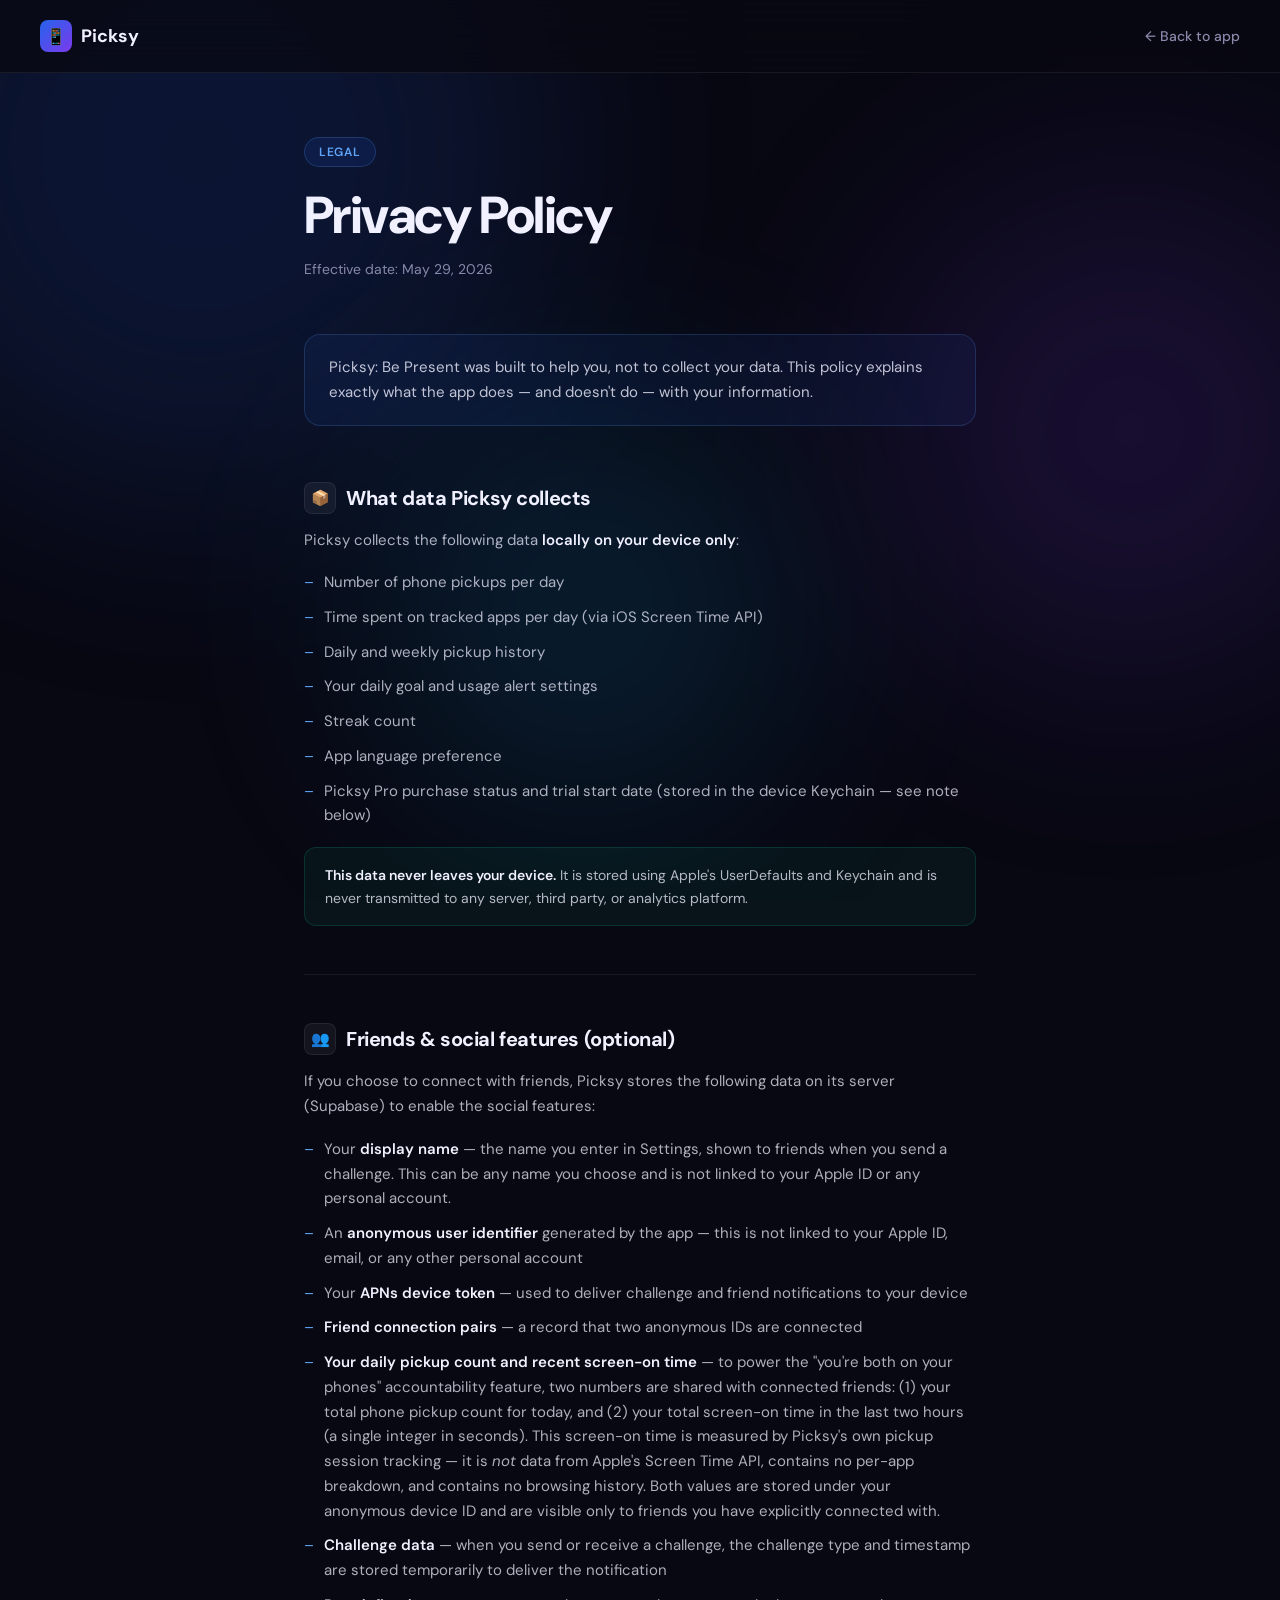
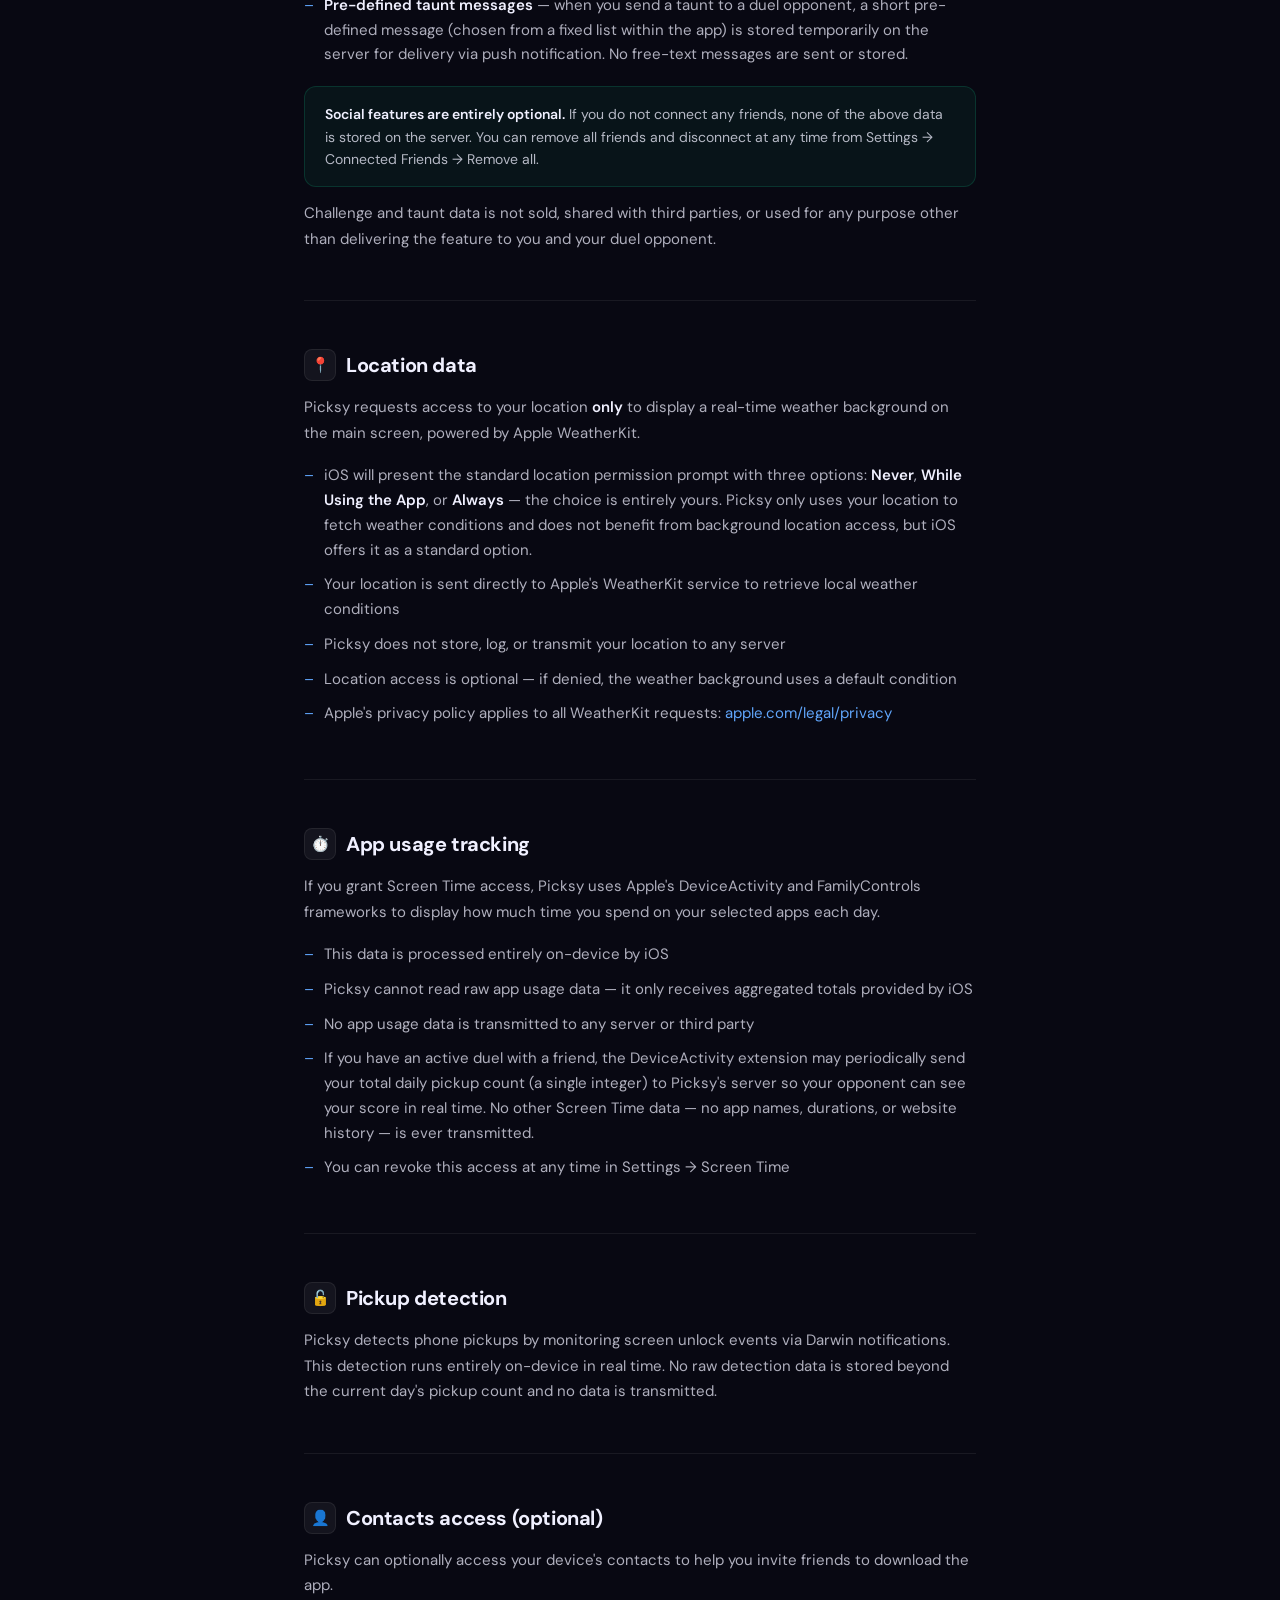
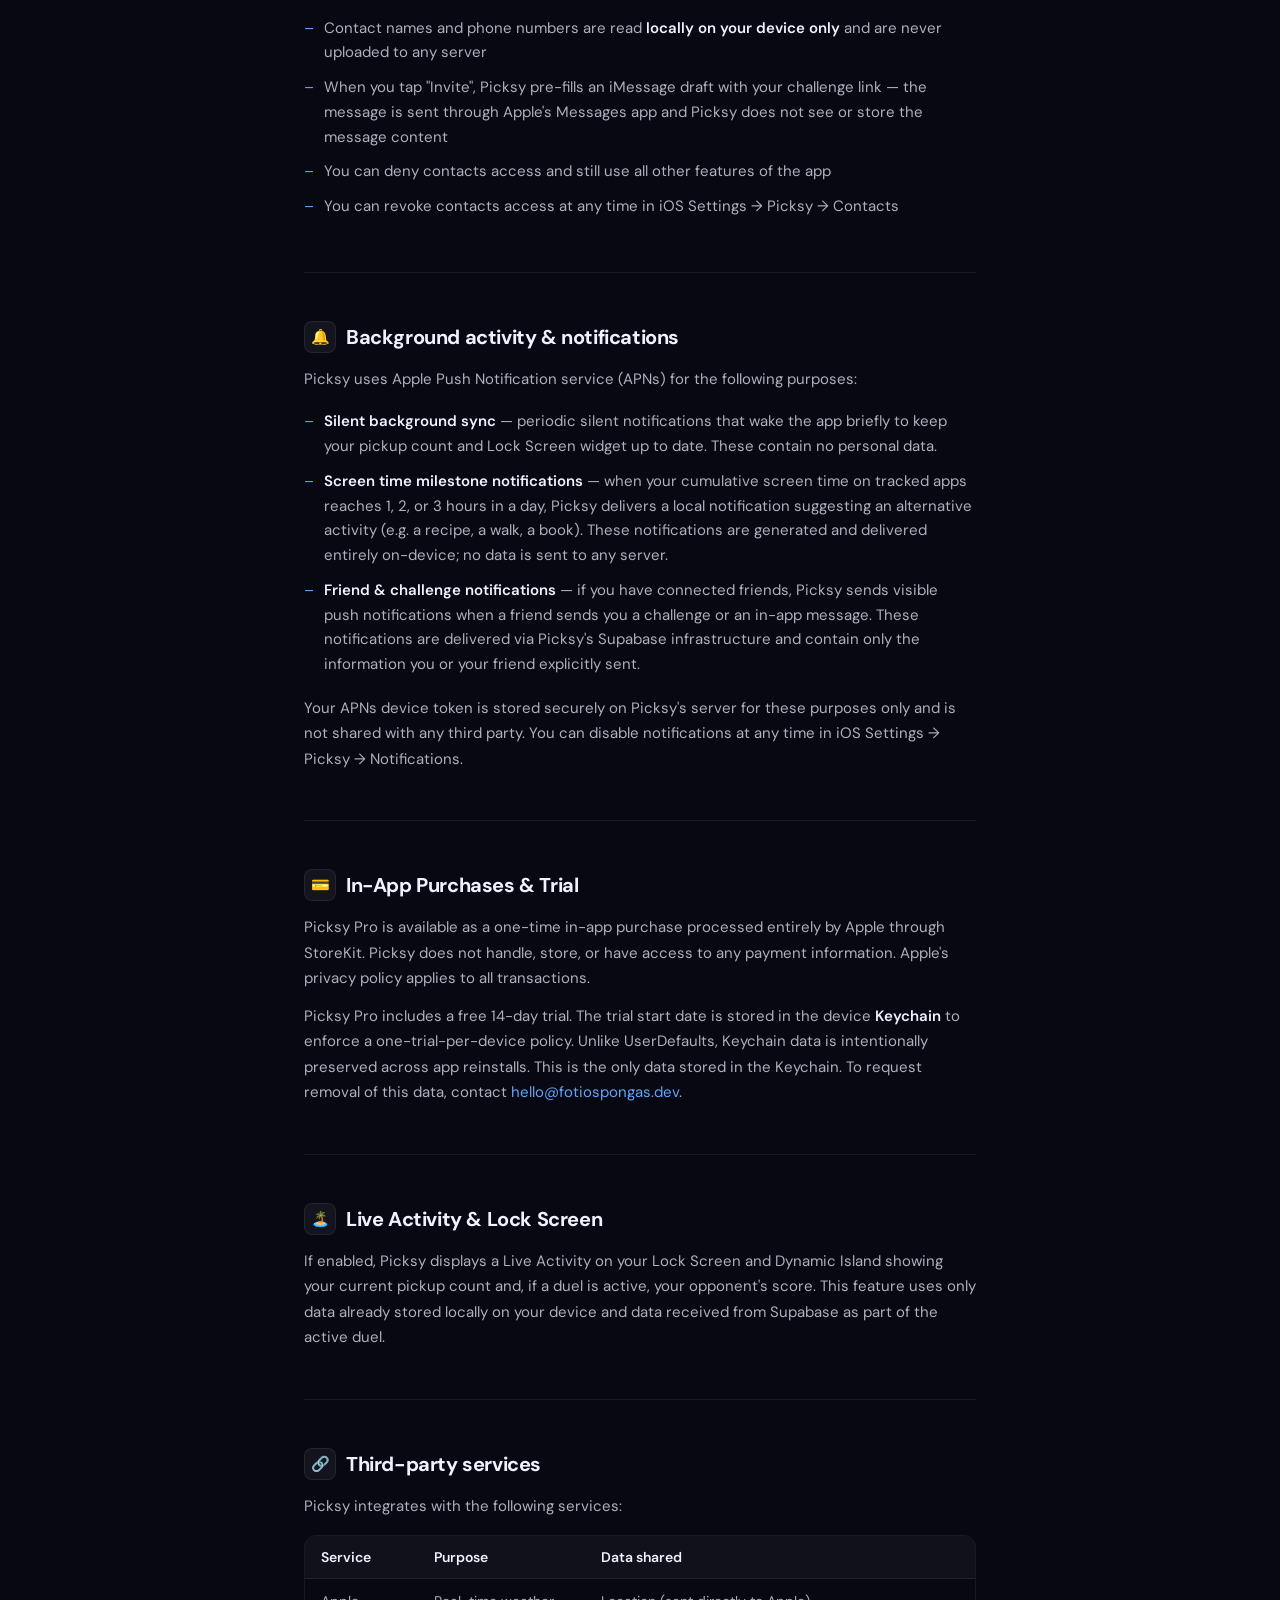
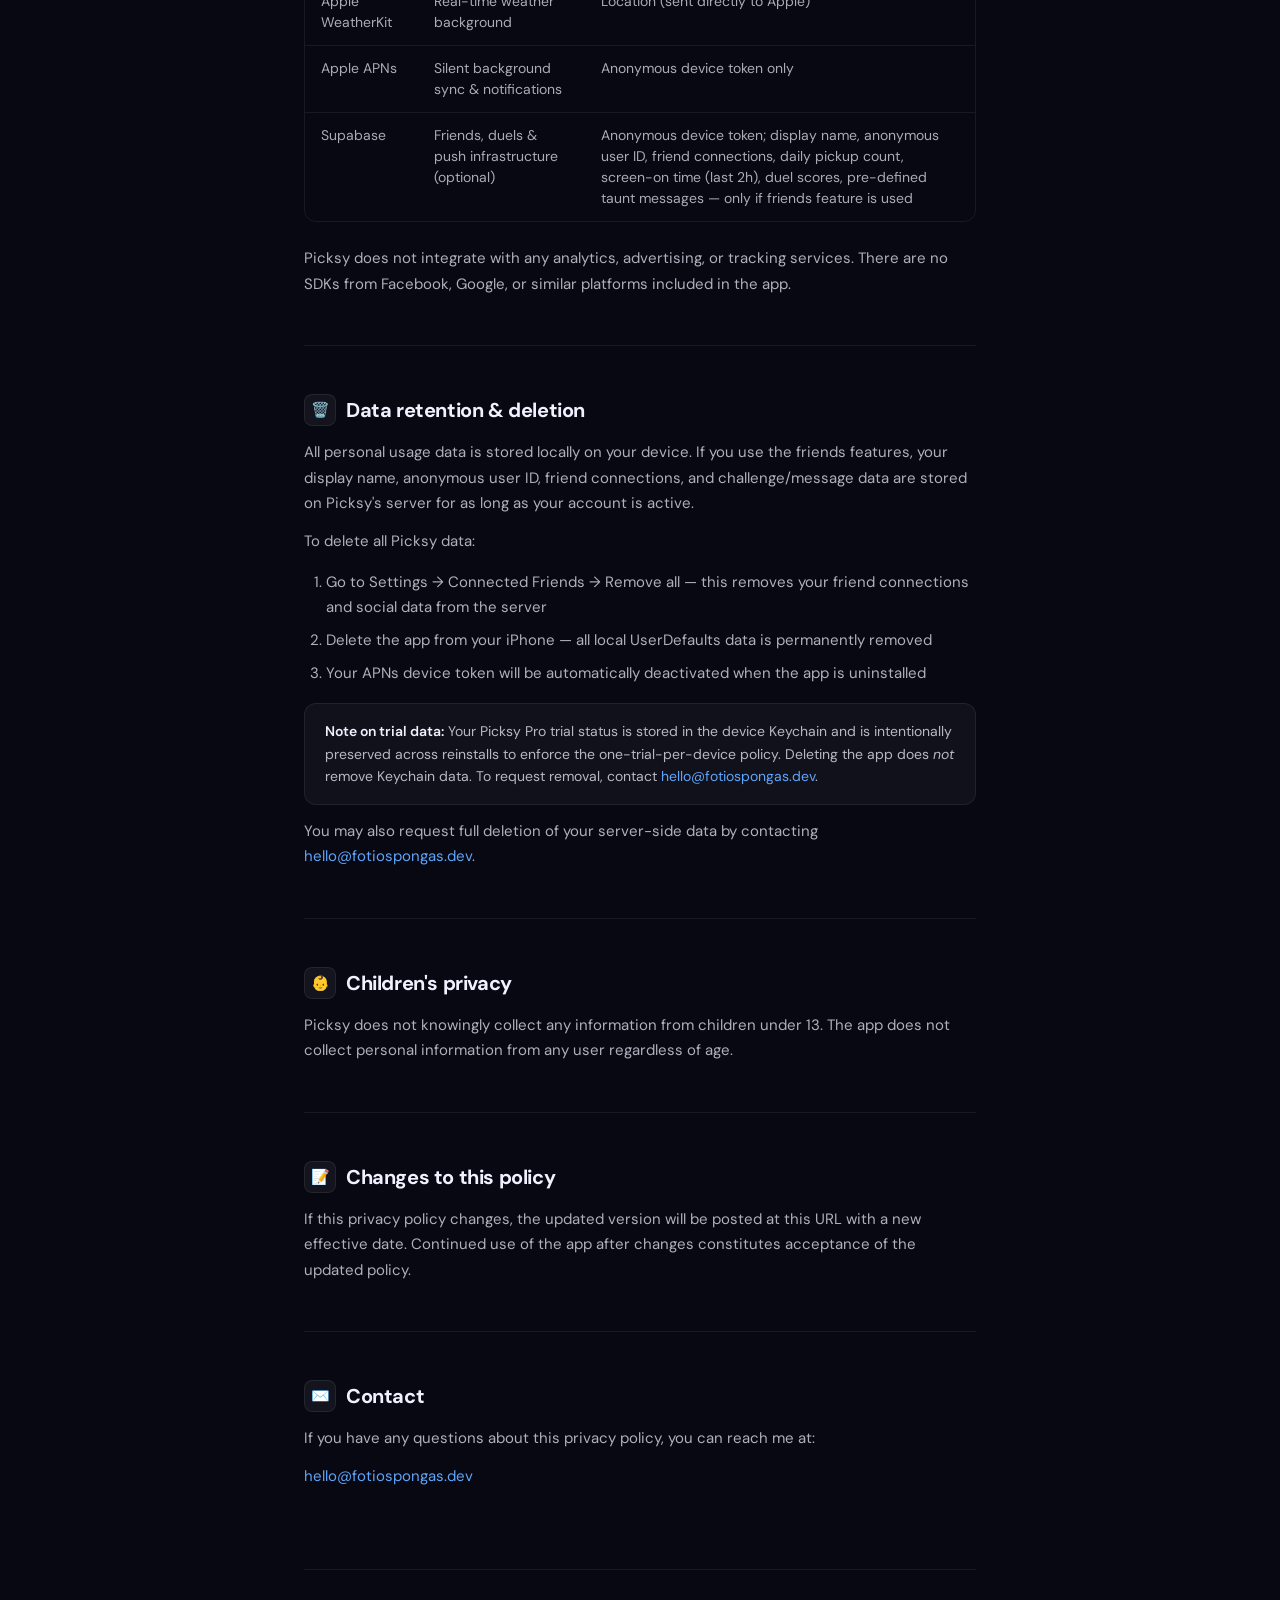
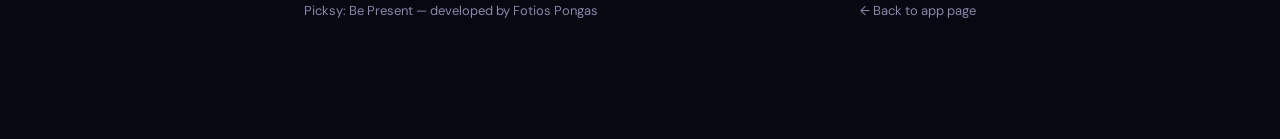
==== privacy-policy/index.html @ cbc207e0 "feat: Picksy landing page and privacy policy for getpicksy.app" ====
<!DOCTYPE html>
<html lang="en">
<head>
  <meta charset="UTF-8">
  <meta name="viewport" content="width=device-width, initial-scale=1.0">
  <title>Privacy Policy — Picksy: Be Present</title>
  <meta name="description" content="Picksy privacy policy — what data the app collects and how it's used.">
  <link rel="preconnect" href="https://fonts.googleapis.com">
  <link href="https://fonts.googleapis.com/css2?family=DM+Sans:ital,opsz,wght@0,9..40,300;0,9..40,400;0,9..40,500;0,9..40,600;0,9..40,700;0,9..40,800&display=swap" rel="stylesheet">

  <style>
    *, *::before, *::after { margin: 0; padding: 0; box-sizing: border-box; }

    :root {
      --blue:       #2563eb;
      --blue-light: #60a5fa;
      --violet:     #7c3aed;
      --dark:       #080812;
      --dark2:      #111122;
      --dark3:      #181830;
      --text:       #f0f0ff;
      --muted:      #8888aa;
      --border:     rgba(255,255,255,0.07);
    }

    html { scroll-behavior: smooth; }

    body {
      font-family: 'DM Sans', -apple-system, sans-serif;
      background: var(--dark);
      color: var(--text);
      overflow-x: hidden;
    }

    /* ── AURORA ─────────────────────────────────────────────── */
    .aurora {
      position: fixed;
      inset: 0;
      pointer-events: none;
      z-index: 0;
      overflow: hidden;
    }

    .aurora-blob {
      position: absolute;
      border-radius: 50%;
      filter: blur(120px);
      opacity: 0.15;
      animation: drift linear infinite;
    }

    .aurora-blob:nth-child(1) {
      width: 700px; height: 700px;
      background: var(--blue);
      top: -200px; left: -150px;
      animation-duration: 28s;
    }

    .aurora-blob:nth-child(2) {
      width: 500px; height: 500px;
      background: var(--violet);
      top: 20%; right: -100px;
      animation-duration: 22s;
      animation-delay: -8s;
    }

    .aurora-blob:nth-child(3) {
      width: 400px; height: 400px;
      background: #0ea5e9;
      bottom: 10%; left: 30%;
      animation-duration: 35s;
      animation-delay: -15s;
    }

    @keyframes drift {
      0%   { transform: translate(0, 0) scale(1); }
      33%  { transform: translate(40px, -30px) scale(1.05); }
      66%  { transform: translate(-20px, 50px) scale(0.95); }
      100% { transform: translate(0, 0) scale(1); }
    }

    /* ── NAV ─────────────────────────────────────────────────── */
    nav {
      display: flex;
      align-items: center;
      justify-content: space-between;
      padding: 20px 40px;
      border-bottom: 1px solid var(--border);
      position: sticky;
      top: 0;
      background: rgba(8,8,18,0.75);
      backdrop-filter: blur(20px);
      -webkit-backdrop-filter: blur(20px);
      z-index: 100;
    }

    .nav-logo {
      font-size: 18px;
      font-weight: 700;
      color: var(--text);
      text-decoration: none;
      display: flex;
      align-items: center;
      gap: 9px;
    }

    .nav-logo-icon {
      width: 32px; height: 32px;
      background: linear-gradient(135deg, var(--blue), var(--violet));
      border-radius: 8px;
      display: flex;
      align-items: center;
      justify-content: center;
      font-size: 16px;
    }

    .nav-back {
      color: var(--muted);
      text-decoration: none;
      font-size: 14px;
      font-weight: 500;
      display: flex;
      align-items: center;
      gap: 6px;
      transition: color 0.2s;
    }

    .nav-back:hover { color: var(--text); }

    /* ── PAGE ────────────────────────────────────────────────── */
    .page {
      position: relative;
      z-index: 1;
      max-width: 720px;
      margin: 0 auto;
      padding: 64px 24px 120px;
    }

    /* ── HEADER ─────────────────────────────────────────────── */
    .doc-header {
      margin-bottom: 56px;
    }

    .doc-badge {
      display: inline-flex;
      align-items: center;
      gap: 8px;
      padding: 6px 14px;
      background: rgba(37,99,235,0.12);
      border: 1px solid rgba(96,165,250,0.2);
      border-radius: 100px;
      font-size: 12px;
      font-weight: 600;
      color: var(--blue-light);
      letter-spacing: 0.06em;
      text-transform: uppercase;
      margin-bottom: 20px;
    }

    .doc-title {
      font-size: clamp(36px, 6vw, 52px);
      font-weight: 800;
      letter-spacing: -0.03em;
      line-height: 1.1;
      margin-bottom: 16px;
    }

    .doc-date {
      font-size: 14px;
      color: var(--muted);
    }

    /* ── INTRO CALLOUT ──────────────────────────────────────── */
    .intro-callout {
      background: rgba(37,99,235,0.08);
      border: 1px solid rgba(96,165,250,0.18);
      border-radius: 16px;
      padding: 20px 24px;
      margin-bottom: 56px;
      font-size: 15px;
      color: rgba(240,240,255,0.8);
      line-height: 1.65;
    }

    /* ── SECTIONS ───────────────────────────────────────────── */
    .section {
      margin-bottom: 48px;
    }

    h2 {
      font-size: 20px;
      font-weight: 700;
      color: var(--text);
      letter-spacing: -0.02em;
      margin-bottom: 14px;
      display: flex;
      align-items: center;
      gap: 10px;
    }

    h2 .icon {
      width: 32px; height: 32px;
      background: rgba(255,255,255,0.05);
      border: 1px solid var(--border);
      border-radius: 8px;
      display: flex;
      align-items: center;
      justify-content: center;
      font-size: 15px;
      flex-shrink: 0;
    }

    p {
      font-size: 15px;
      color: rgba(240,240,255,0.72);
      line-height: 1.7;
      margin-bottom: 12px;
    }

    ul {
      list-style: none;
      margin: 10px 0 14px;
    }

    ul li {
      font-size: 15px;
      color: rgba(240,240,255,0.72);
      line-height: 1.65;
      padding: 5px 0 5px 20px;
      position: relative;
    }

    ul li::before {
      content: "–";
      position: absolute;
      left: 0;
      color: var(--blue-light);
    }

    ol {
      margin: 10px 0 14px;
      padding-left: 22px;
    }

    ol li {
      font-size: 15px;
      color: rgba(240,240,255,0.72);
      line-height: 1.65;
      padding: 4px 0;
    }

    strong {
      color: var(--text);
      font-weight: 600;
    }

    a {
      color: var(--blue-light);
      text-decoration: none;
    }

    a:hover { text-decoration: underline; }

    /* ── HIGHLIGHT BOX ──────────────────────────────────────── */
    .highlight {
      background: rgba(255,255,255,0.04);
      border: 1px solid var(--border);
      border-radius: 12px;
      padding: 16px 20px;
      margin: 14px 0;
      font-size: 14px;
      color: rgba(240,240,255,0.75);
      line-height: 1.6;
    }

    .highlight.green {
      background: rgba(16,185,129,0.07);
      border-color: rgba(16,185,129,0.2);
    }

    /* ── DIVIDER ────────────────────────────────────────────── */
    .divider {
      border: none;
      border-top: 1px solid var(--border);
      margin: 48px 0;
    }

    /* ── TABLE ──────────────────────────────────────────────── */
    .table-wrap {
      overflow-x: auto;
      margin: 16px 0 24px;
      border-radius: 12px;
      border: 1px solid var(--border);
    }

    table {
      width: 100%;
      border-collapse: collapse;
      font-size: 14px;
    }

    th {
      text-align: left;
      padding: 12px 16px;
      background: rgba(255,255,255,0.04);
      color: var(--text);
      font-weight: 600;
      border-bottom: 1px solid var(--border);
    }

    td {
      padding: 12px 16px;
      color: rgba(240,240,255,0.7);
      border-bottom: 1px solid var(--border);
      vertical-align: top;
      line-height: 1.5;
    }

    tr:last-child td { border-bottom: none; }

    /* ── FOOTER ─────────────────────────────────────────────── */
    footer {
      margin-top: 80px;
      padding-top: 32px;
      border-top: 1px solid var(--border);
      font-size: 13px;
      color: var(--muted);
      display: flex;
      align-items: center;
      justify-content: space-between;
      flex-wrap: wrap;
      gap: 12px;
    }

    footer a { color: var(--muted); }
    footer a:hover { color: var(--text); text-decoration: none; }
  </style>
</head>
<body>

  <!-- Aurora background -->
  <div class="aurora">
    <div class="aurora-blob"></div>
    <div class="aurora-blob"></div>
    <div class="aurora-blob"></div>
  </div>

  <!-- Nav -->
  <nav>
    <a href="/" class="nav-logo">
      <div class="nav-logo-icon">📱</div>
      Picksy
    </a>
    <a href="/" class="nav-back">← Back to app</a>
  </nav>

  <!-- Content -->
  <div class="page">

    <div class="doc-header">
      <div class="doc-badge">Legal</div>
      <h1 class="doc-title">Privacy Policy</h1>
      <div class="doc-date">Effective date: May 29, 2026</div>
    </div>

    <div class="intro-callout">
      Picksy: Be Present was built to help you, not to collect your data. This policy explains exactly what the app does — and doesn't do — with your information.
    </div>

    <!-- What data -->
    <div class="section">
      <h2><span class="icon">📦</span> What data Picksy collects</h2>
      <p>Picksy collects the following data <strong>locally on your device only</strong>:</p>
      <ul>
        <li>Number of phone pickups per day</li>
        <li>Time spent on tracked apps per day (via iOS Screen Time API)</li>
        <li>Daily and weekly pickup history</li>
        <li>Your daily goal and usage alert settings</li>
        <li>Streak count</li>
        <li>App language preference</li>
        <li>Picksy Pro purchase status and trial start date (stored in the device Keychain — see note below)</li>
      </ul>
      <div class="highlight green">
        <strong>This data never leaves your device.</strong> It is stored using Apple's UserDefaults and Keychain and is never transmitted to any server, third party, or analytics platform.
      </div>
    </div>

    <hr class="divider">

    <!-- Friends -->
    <div class="section">
      <h2><span class="icon">👥</span> Friends &amp; social features (optional)</h2>
      <p>If you choose to connect with friends, Picksy stores the following data on its server (Supabase) to enable the social features:</p>
      <ul>
        <li>Your <strong>display name</strong> — the name you enter in Settings, shown to friends when you send a challenge. This can be any name you choose and is not linked to your Apple ID or any personal account.</li>
        <li>An <strong>anonymous user identifier</strong> generated by the app — this is not linked to your Apple ID, email, or any other personal account</li>
        <li>Your <strong>APNs device token</strong> — used to deliver challenge and friend notifications to your device</li>
        <li><strong>Friend connection pairs</strong> — a record that two anonymous IDs are connected</li>
        <li><strong>Your daily pickup count and recent screen-on time</strong> — to power the "you're both on your phones" accountability feature, two numbers are shared with connected friends: (1) your total phone pickup count for today, and (2) your total screen-on time in the last two hours (a single integer in seconds). This screen-on time is measured by Picksy's own pickup session tracking — it is <em>not</em> data from Apple's Screen Time API, contains no per-app breakdown, and contains no browsing history. Both values are stored under your anonymous device ID and are visible only to friends you have explicitly connected with.</li>
        <li><strong>Challenge data</strong> — when you send or receive a challenge, the challenge type and timestamp are stored temporarily to deliver the notification</li>
        <li><strong>Pre-defined taunt messages</strong> — when you send a taunt to a duel opponent, a short pre-defined message (chosen from a fixed list within the app) is stored temporarily on the server for delivery via push notification. No free-text messages are sent or stored.</li>
      </ul>
      <div class="highlight green">
        <strong>Social features are entirely optional.</strong> If you do not connect any friends, none of the above data is stored on the server. You can remove all friends and disconnect at any time from Settings → Connected Friends → Remove all.
      </div>
      <p>Challenge and taunt data is not sold, shared with third parties, or used for any purpose other than delivering the feature to you and your duel opponent.</p>
    </div>

    <hr class="divider">

    <!-- Location -->
    <div class="section">
      <h2><span class="icon">📍</span> Location data</h2>
      <p>Picksy requests access to your location <strong>only</strong> to display a real-time weather background on the main screen, powered by Apple WeatherKit.</p>
      <ul>
        <li>iOS will present the standard location permission prompt with three options: <strong>Never</strong>, <strong>While Using the App</strong>, or <strong>Always</strong> — the choice is entirely yours. Picksy only uses your location to fetch weather conditions and does not benefit from background location access, but iOS offers it as a standard option.</li>
        <li>Your location is sent directly to Apple's WeatherKit service to retrieve local weather conditions</li>
        <li>Picksy does not store, log, or transmit your location to any server</li>
        <li>Location access is optional — if denied, the weather background uses a default condition</li>
        <li>Apple's privacy policy applies to all WeatherKit requests: <a href="https://www.apple.com/legal/privacy/" target="_blank" rel="noopener noreferrer">apple.com/legal/privacy</a></li>
      </ul>
    </div>

    <hr class="divider">

    <!-- Screen Time -->
    <div class="section">
      <h2><span class="icon">⏱️</span> App usage tracking</h2>
      <p>If you grant Screen Time access, Picksy uses Apple's DeviceActivity and FamilyControls frameworks to display how much time you spend on your selected apps each day.</p>
      <ul>
        <li>This data is processed entirely on-device by iOS</li>
        <li>Picksy cannot read raw app usage data — it only receives aggregated totals provided by iOS</li>
        <li>No app usage data is transmitted to any server or third party</li>
        <li>If you have an active duel with a friend, the DeviceActivity extension may periodically send your total daily pickup count (a single integer) to Picksy's server so your opponent can see your score in real time. No other Screen Time data — no app names, durations, or website history — is ever transmitted.</li>
        <li>You can revoke this access at any time in Settings → Screen Time</li>
      </ul>
    </div>

    <hr class="divider">

    <!-- Pickup detection -->
    <div class="section">
      <h2><span class="icon">🔓</span> Pickup detection</h2>
      <p>Picksy detects phone pickups by monitoring screen unlock events via Darwin notifications. This detection runs entirely on-device in real time. No raw detection data is stored beyond the current day's pickup count and no data is transmitted.</p>
    </div>

    <hr class="divider">

    <!-- Contacts -->
    <div class="section">
      <h2><span class="icon">👤</span> Contacts access (optional)</h2>
      <p>Picksy can optionally access your device's contacts to help you invite friends to download the app.</p>
      <ul>
        <li>Contact names and phone numbers are read <strong>locally on your device only</strong> and are never uploaded to any server</li>
        <li>When you tap "Invite", Picksy pre-fills an iMessage draft with your challenge link — the message is sent through Apple's Messages app and Picksy does not see or store the message content</li>
        <li>You can deny contacts access and still use all other features of the app</li>
        <li>You can revoke contacts access at any time in iOS Settings → Picksy → Contacts</li>
      </ul>
    </div>

    <hr class="divider">

    <!-- Background -->
    <div class="section">
      <h2><span class="icon">🔔</span> Background activity &amp; notifications</h2>
      <p>Picksy uses Apple Push Notification service (APNs) for the following purposes:</p>
      <ul>
        <li><strong>Silent background sync</strong> — periodic silent notifications that wake the app briefly to keep your pickup count and Lock Screen widget up to date. These contain no personal data.</li>
        <li><strong>Screen time milestone notifications</strong> — when your cumulative screen time on tracked apps reaches 1, 2, or 3 hours in a day, Picksy delivers a local notification suggesting an alternative activity (e.g. a recipe, a walk, a book). These notifications are generated and delivered entirely on-device; no data is sent to any server.</li>
        <li><strong>Friend &amp; challenge notifications</strong> — if you have connected friends, Picksy sends visible push notifications when a friend sends you a challenge or an in-app message. These notifications are delivered via Picksy's Supabase infrastructure and contain only the information you or your friend explicitly sent.</li>
      </ul>
      <p>Your APNs device token is stored securely on Picksy's server for these purposes only and is not shared with any third party. You can disable notifications at any time in iOS Settings → Picksy → Notifications.</p>
    </div>

    <hr class="divider">

    <!-- IAP -->
    <div class="section">
      <h2><span class="icon">💳</span> In-App Purchases &amp; Trial</h2>
      <p>Picksy Pro is available as a one-time in-app purchase processed entirely by Apple through StoreKit. Picksy does not handle, store, or have access to any payment information. Apple's privacy policy applies to all transactions.</p>
      <p>Picksy Pro includes a free 14-day trial. The trial start date is stored in the device <strong>Keychain</strong> to enforce a one-trial-per-device policy. Unlike UserDefaults, Keychain data is intentionally preserved across app reinstalls. This is the only data stored in the Keychain. To request removal of this data, contact <a href="mailto:hello@fotiospongas.dev">hello@fotiospongas.dev</a>.</p>
    </div>

    <hr class="divider">

    <!-- Live Activity -->
    <div class="section">
      <h2><span class="icon">🏝️</span> Live Activity &amp; Lock Screen</h2>
      <p>If enabled, Picksy displays a Live Activity on your Lock Screen and Dynamic Island showing your current pickup count and, if a duel is active, your opponent's score. This feature uses only data already stored locally on your device and data received from Supabase as part of the active duel.</p>
    </div>

    <hr class="divider">

    <!-- Third-party -->
    <div class="section">
      <h2><span class="icon">🔗</span> Third-party services</h2>
      <p>Picksy integrates with the following services:</p>
      <div class="table-wrap">
        <table>
          <thead>
            <tr>
              <th>Service</th>
              <th>Purpose</th>
              <th>Data shared</th>
            </tr>
          </thead>
          <tbody>
            <tr>
              <td>Apple WeatherKit</td>
              <td>Real-time weather background</td>
              <td>Location (sent directly to Apple)</td>
            </tr>
            <tr>
              <td>Apple APNs</td>
              <td>Silent background sync &amp; notifications</td>
              <td>Anonymous device token only</td>
            </tr>
            <tr>
              <td>Supabase</td>
              <td>Friends, duels &amp; push infrastructure (optional)</td>
              <td>Anonymous device token; display name, anonymous user ID, friend connections, daily pickup count, screen-on time (last 2h), duel scores, pre-defined taunt messages — only if friends feature is used</td>
            </tr>
          </tbody>
        </table>
      </div>
      <p>Picksy does not integrate with any analytics, advertising, or tracking services. There are no SDKs from Facebook, Google, or similar platforms included in the app.</p>
    </div>

    <hr class="divider">

    <!-- Data retention -->
    <div class="section">
      <h2><span class="icon">🗑️</span> Data retention &amp; deletion</h2>
      <p>All personal usage data is stored locally on your device. If you use the friends features, your display name, anonymous user ID, friend connections, and challenge/message data are stored on Picksy's server for as long as your account is active.</p>
      <p>To delete all Picksy data:</p>
      <ol>
        <li>Go to Settings → Connected Friends → Remove all — this removes your friend connections and social data from the server</li>
        <li>Delete the app from your iPhone — all local UserDefaults data is permanently removed</li>
        <li>Your APNs device token will be automatically deactivated when the app is uninstalled</li>
      </ol>
      <div class="highlight">
        <strong>Note on trial data:</strong> Your Picksy Pro trial status is stored in the device Keychain and is intentionally preserved across reinstalls to enforce the one-trial-per-device policy. Deleting the app does <em>not</em> remove Keychain data. To request removal, contact <a href="mailto:hello@fotiospongas.dev">hello@fotiospongas.dev</a>.
      </div>
      <p>You may also request full deletion of your server-side data by contacting <a href="mailto:hello@fotiospongas.dev">hello@fotiospongas.dev</a>.</p>
    </div>

    <hr class="divider">

    <!-- Children -->
    <div class="section">
      <h2><span class="icon">👶</span> Children's privacy</h2>
      <p>Picksy does not knowingly collect any information from children under 13. The app does not collect personal information from any user regardless of age.</p>
    </div>

    <hr class="divider">

    <!-- Changes -->
    <div class="section">
      <h2><span class="icon">📝</span> Changes to this policy</h2>
      <p>If this privacy policy changes, the updated version will be posted at this URL with a new effective date. Continued use of the app after changes constitutes acceptance of the updated policy.</p>
    </div>

    <hr class="divider">

    <!-- Contact -->
    <div class="section">
      <h2><span class="icon">✉️</span> Contact</h2>
      <p>If you have any questions about this privacy policy, you can reach me at:</p>
      <p><a href="mailto:hello@fotiospongas.dev">hello@fotiospongas.dev</a></p>
    </div>

    <footer>
      <span>Picksy: Be Present — developed by <a href="https://fotiospongas.dev">Fotios Pongas</a></span>
      <a href="/">← Back to app page</a>
    </footer>

  </div>

</body>
</html>
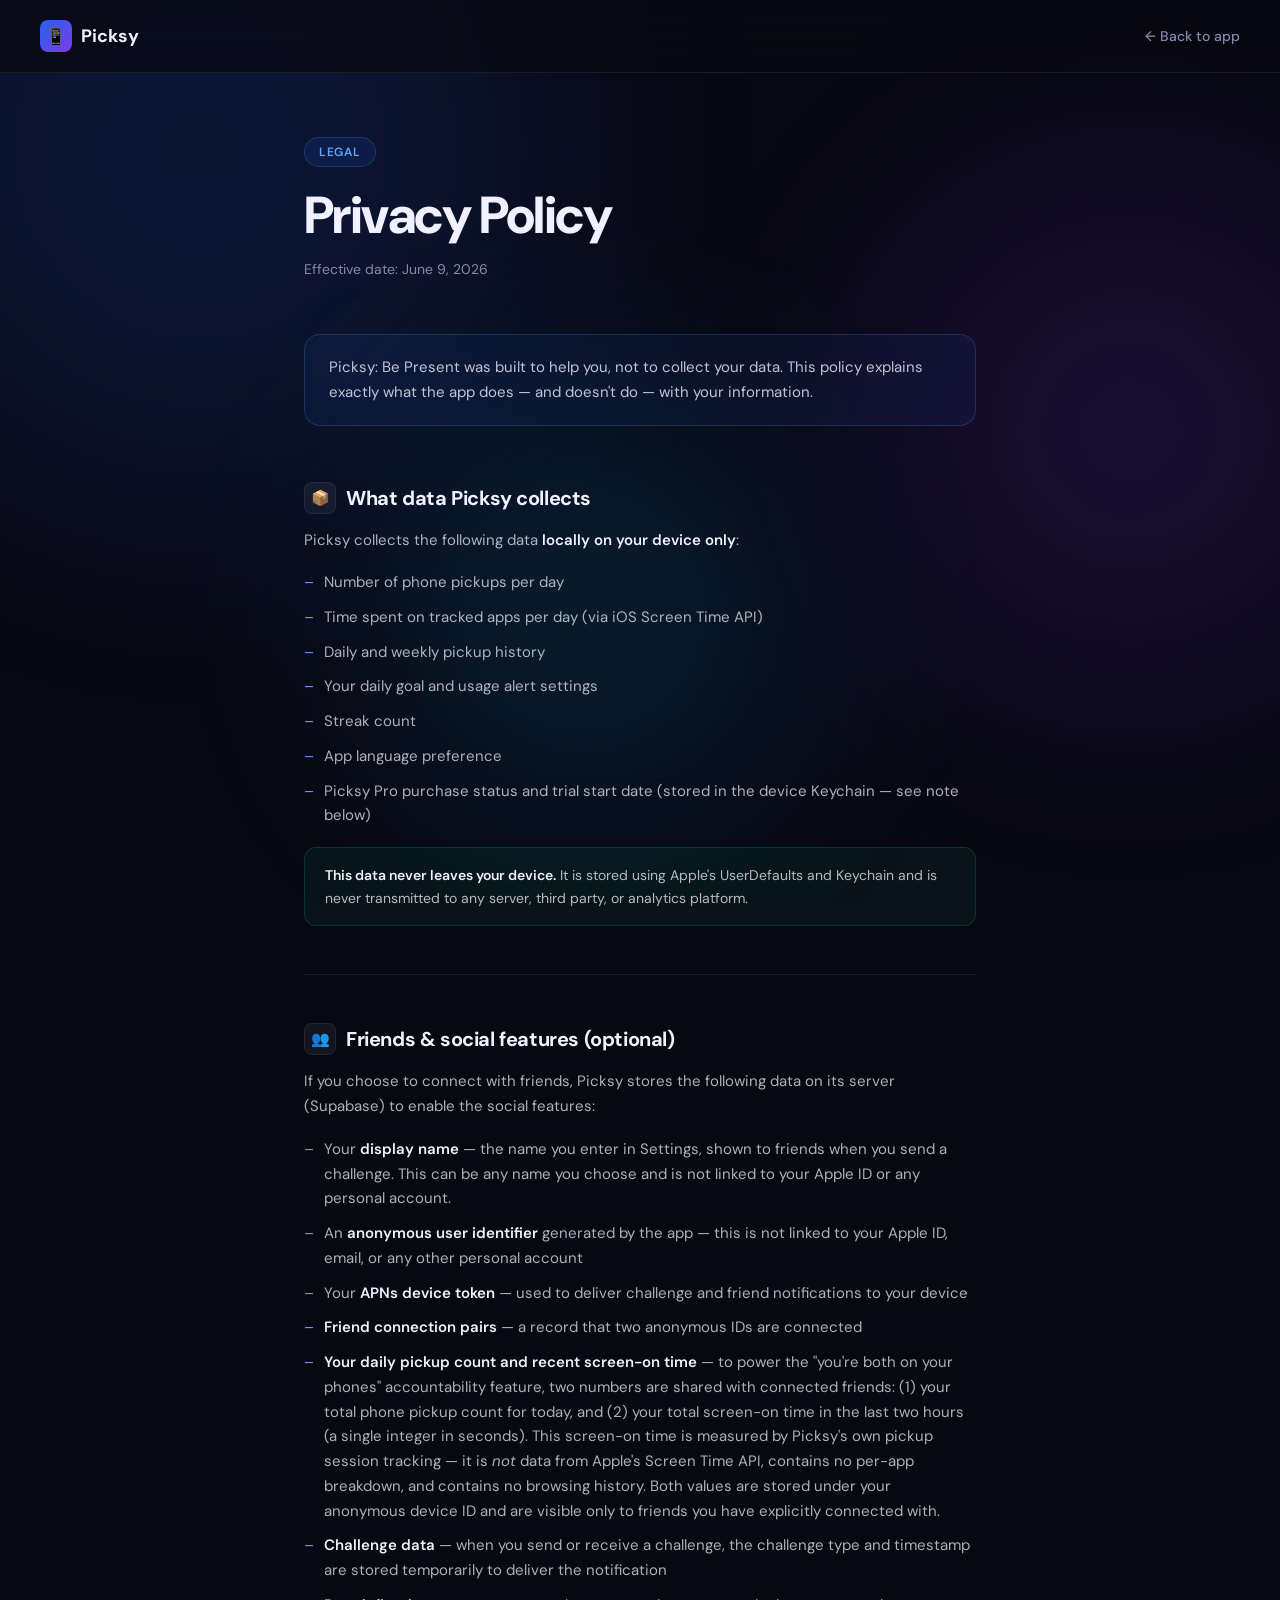
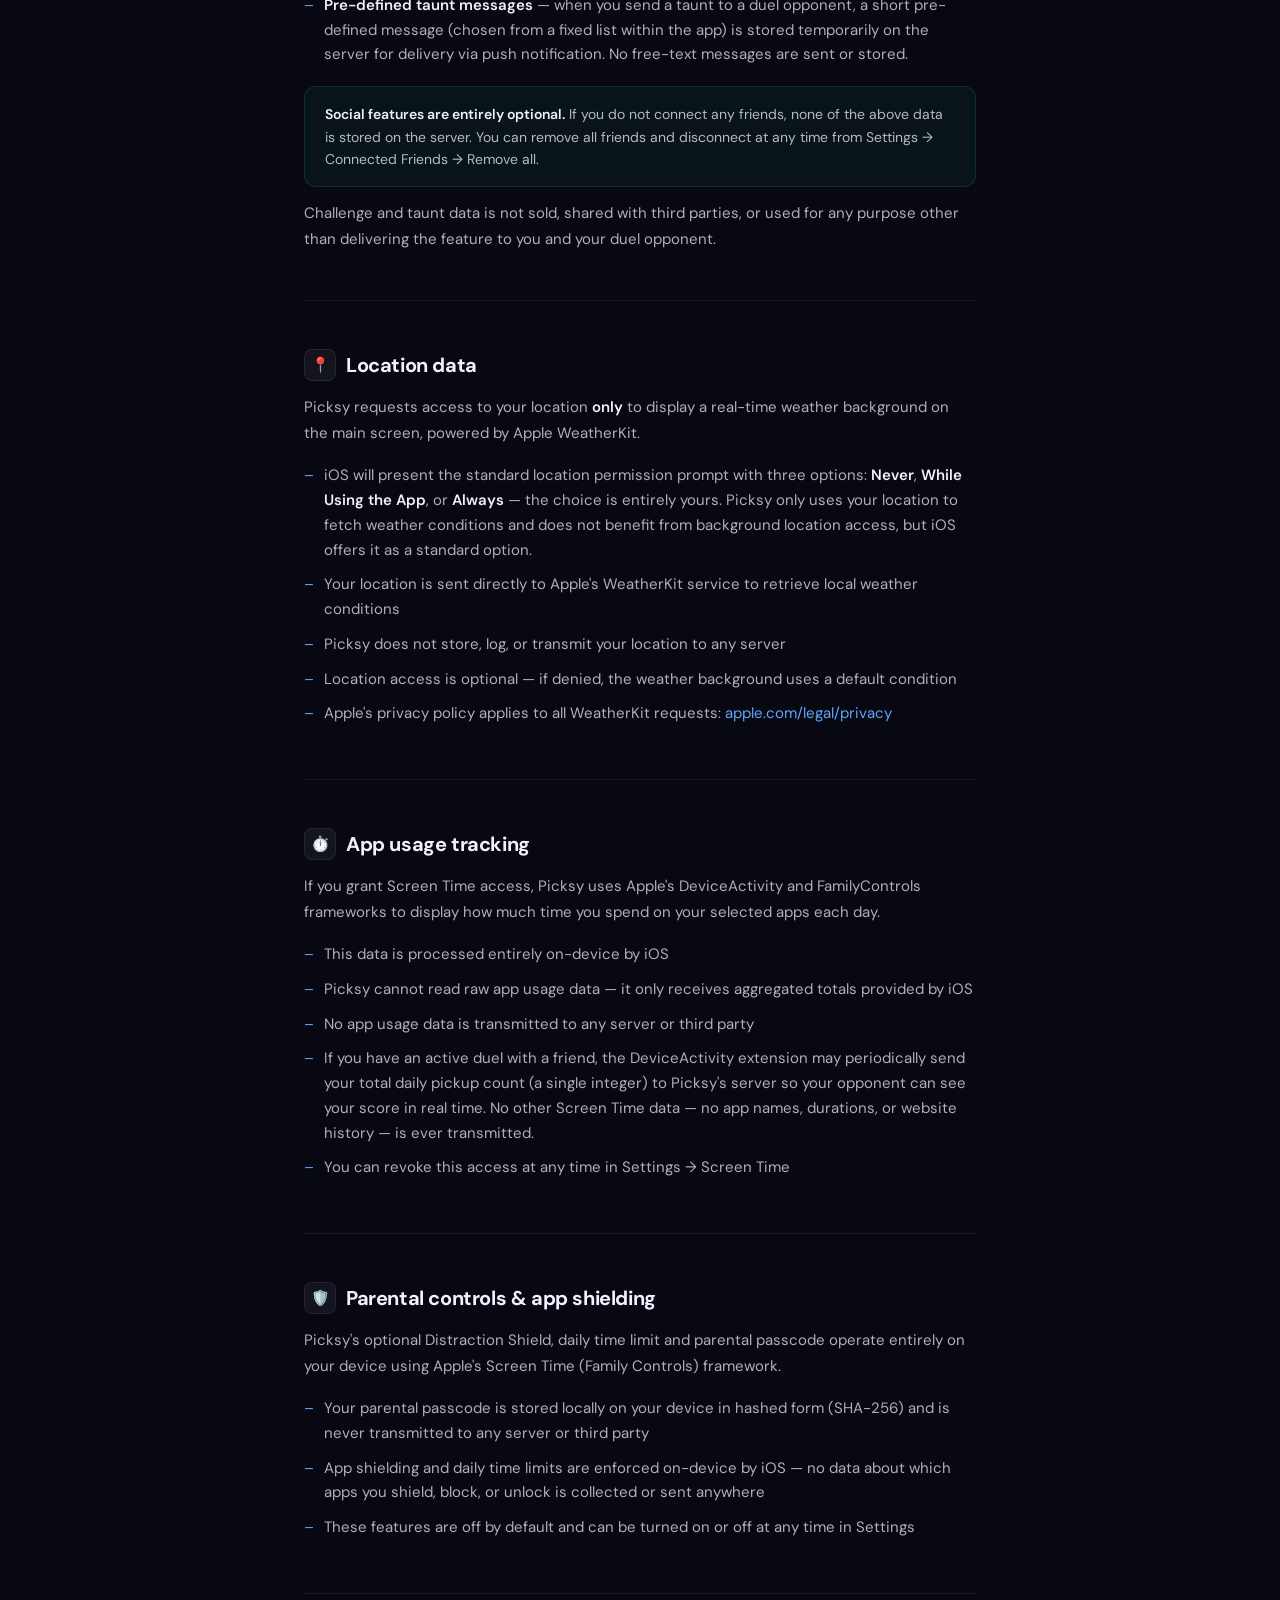
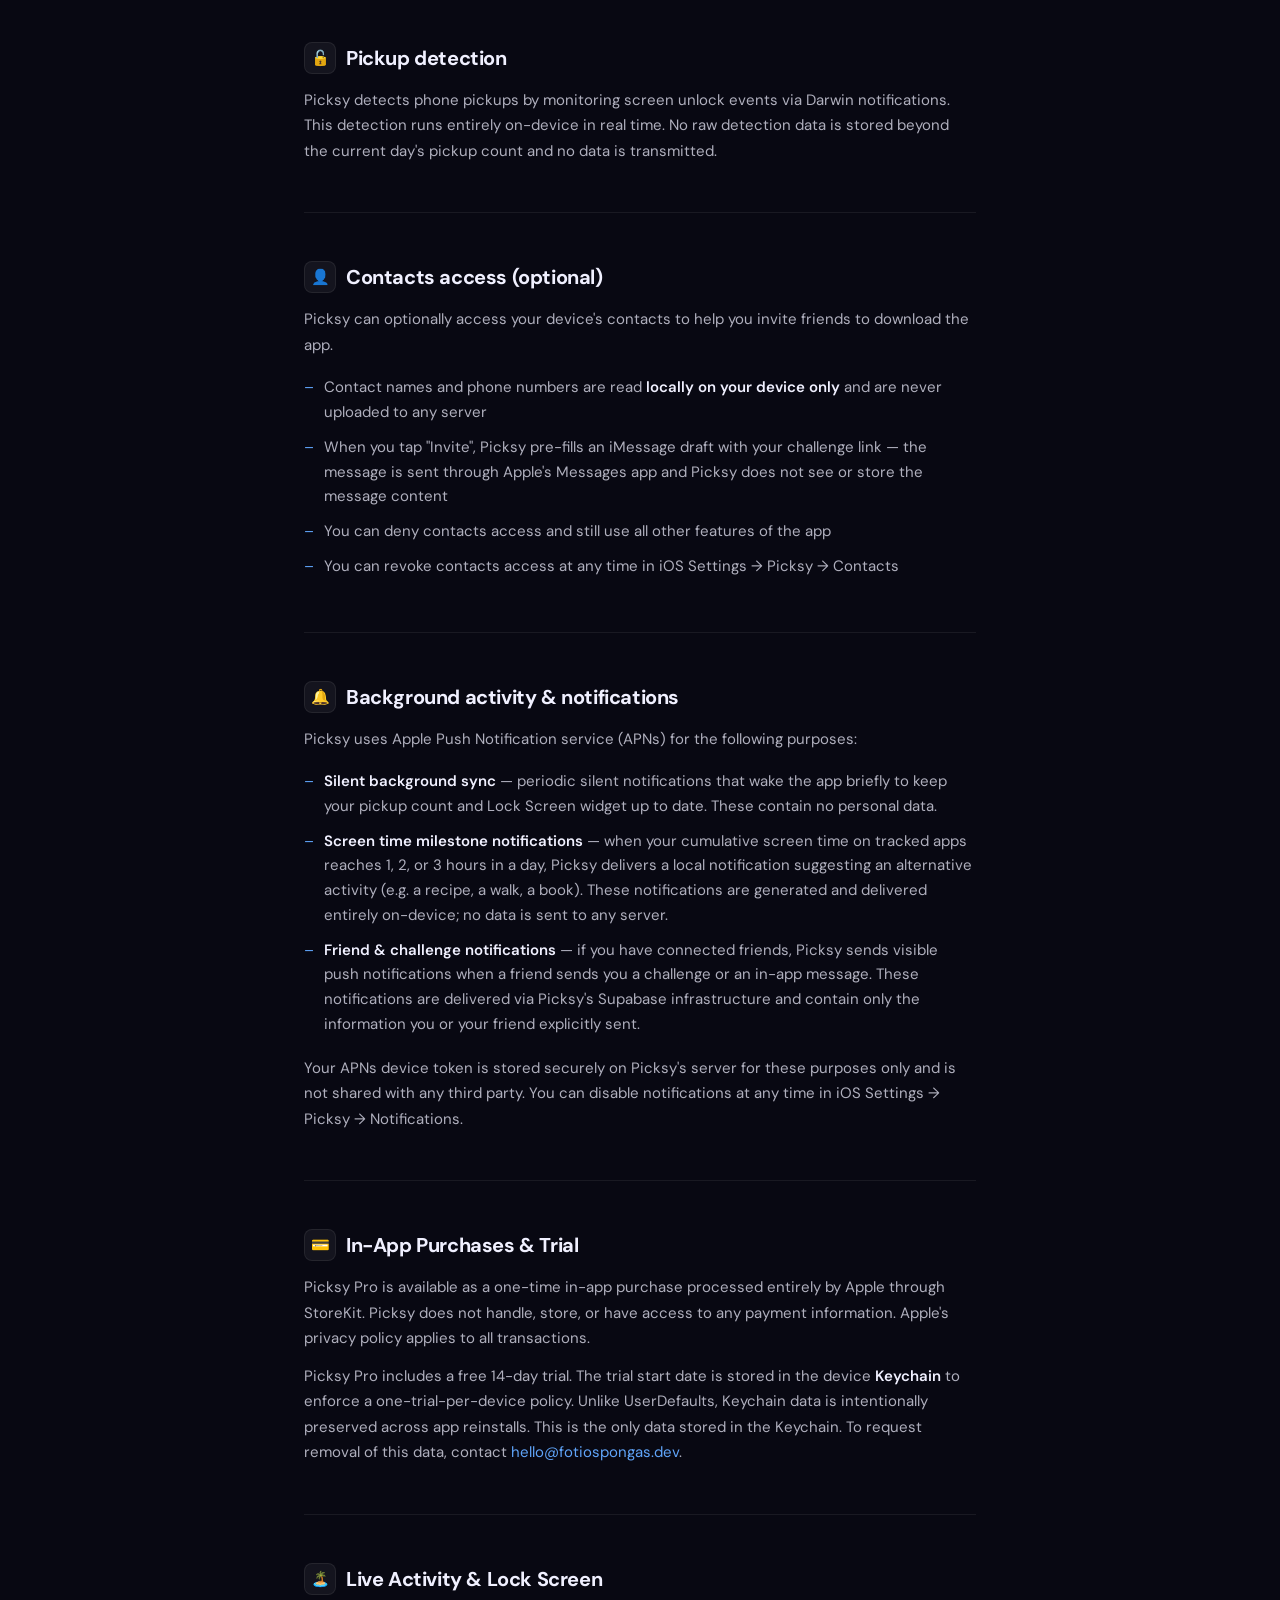
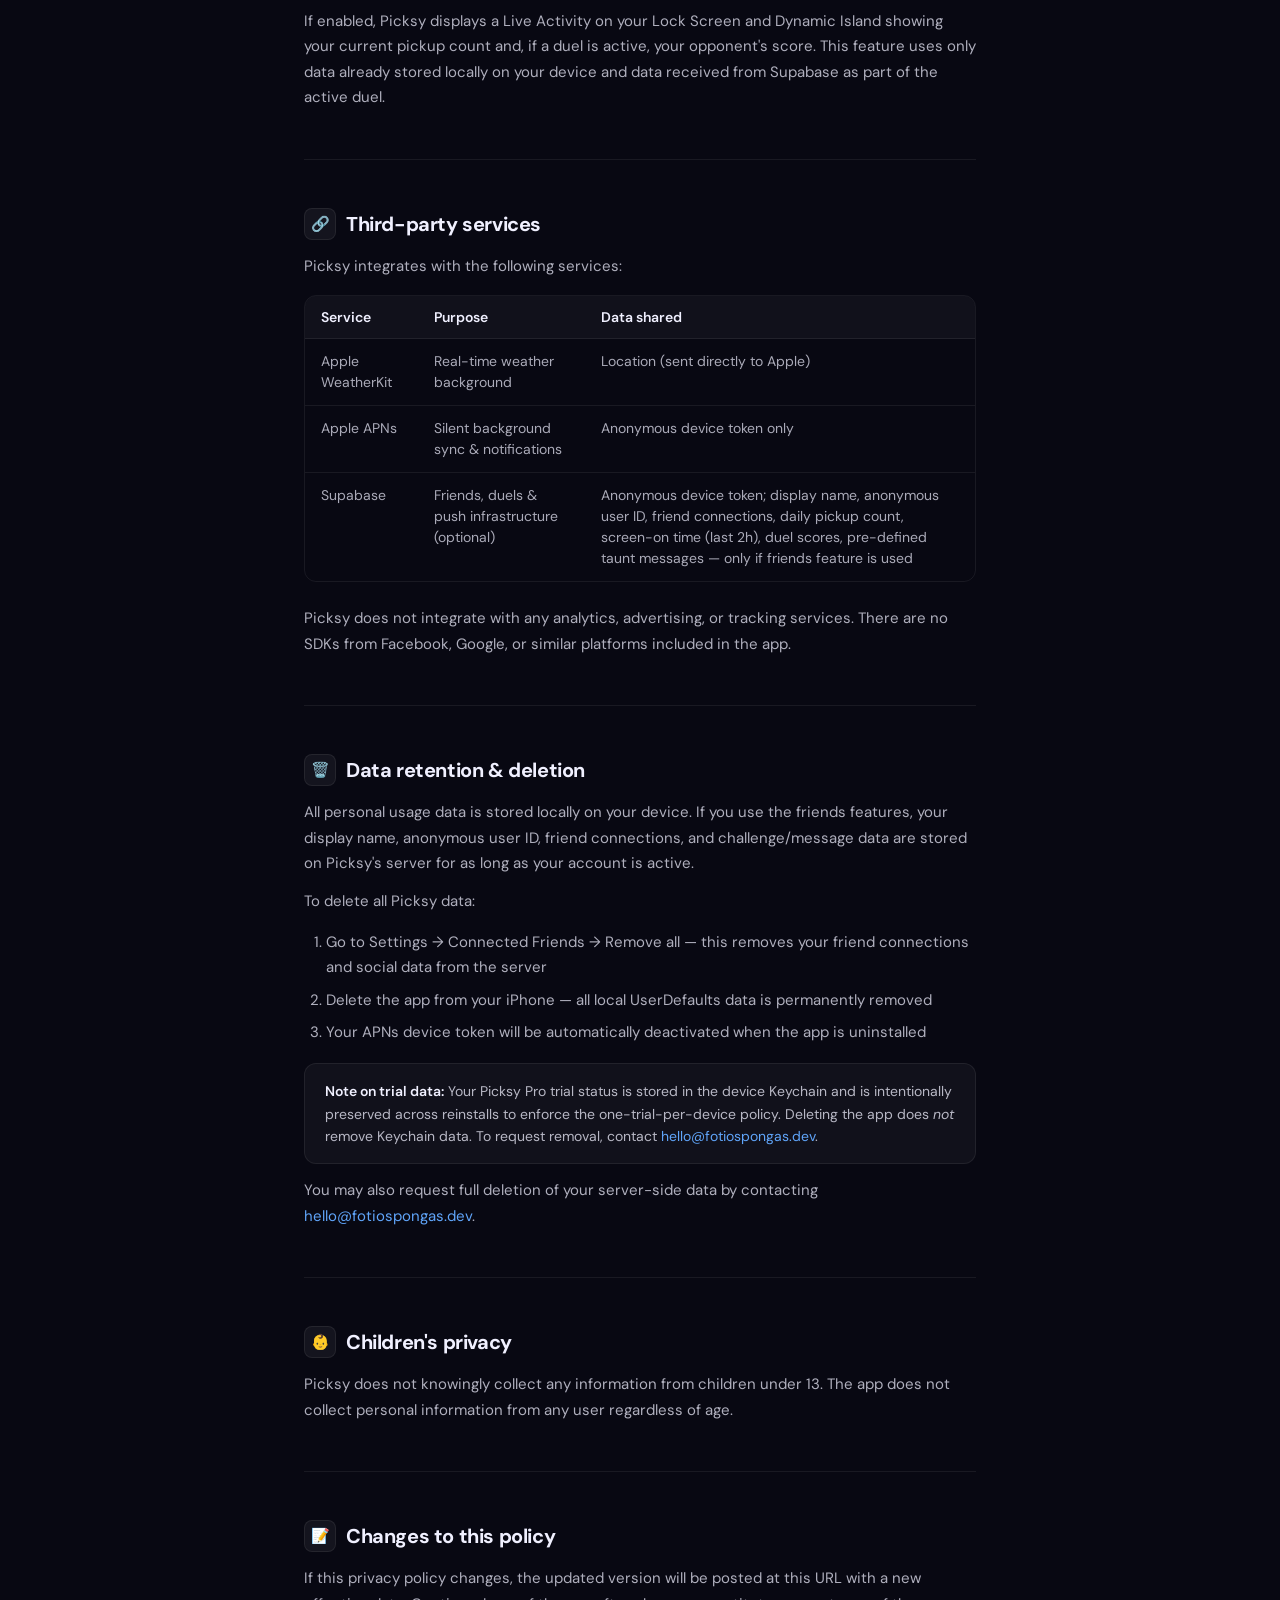
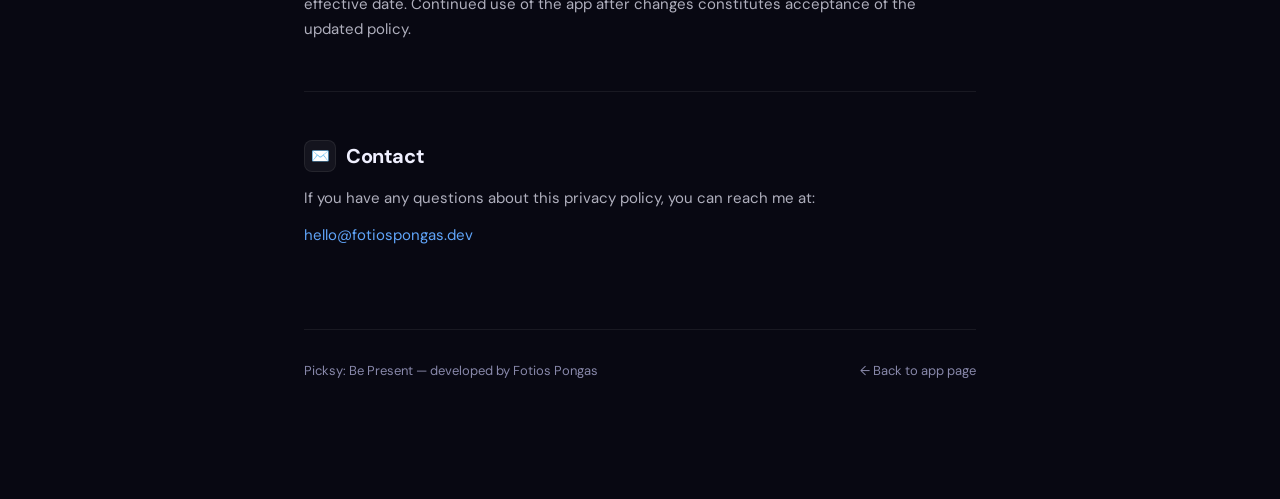
==== commit 47154d25: "fix: use latest Picksy 2.0 pages and jpg screenshots" ====
--- a/privacy-policy/index.html
+++ b/privacy-policy/index.html
@@ -360,7 +360,7 @@
     <div class="doc-header">
       <div class="doc-badge">Legal</div>
       <h1 class="doc-title">Privacy Policy</h1>
-      <div class="doc-date">Effective date: May 29, 2026</div>
+      <div class="doc-date">Effective date: June 9, 2026</div>
     </div>
 
     <div class="intro-callout">
@@ -433,6 +433,19 @@
         <li>No app usage data is transmitted to any server or third party</li>
         <li>If you have an active duel with a friend, the DeviceActivity extension may periodically send your total daily pickup count (a single integer) to Picksy's server so your opponent can see your score in real time. No other Screen Time data — no app names, durations, or website history — is ever transmitted.</li>
         <li>You can revoke this access at any time in Settings → Screen Time</li>
+      </ul>
+    </div>
+
+    <hr class="divider">
+
+    <!-- Parental controls & app shielding -->
+    <div class="section">
+      <h2><span class="icon">🛡️</span> Parental controls &amp; app shielding</h2>
+      <p>Picksy's optional Distraction Shield, daily time limit and parental passcode operate entirely on your device using Apple's Screen Time (Family Controls) framework.</p>
+      <ul>
+        <li>Your parental passcode is stored locally on your device in hashed form (SHA-256) and is never transmitted to any server or third party</li>
+        <li>App shielding and daily time limits are enforced on-device by iOS — no data about which apps you shield, block, or unlock is collected or sent anywhere</li>
+        <li>These features are off by default and can be turned on or off at any time in Settings</li>
       </ul>
     </div>
 
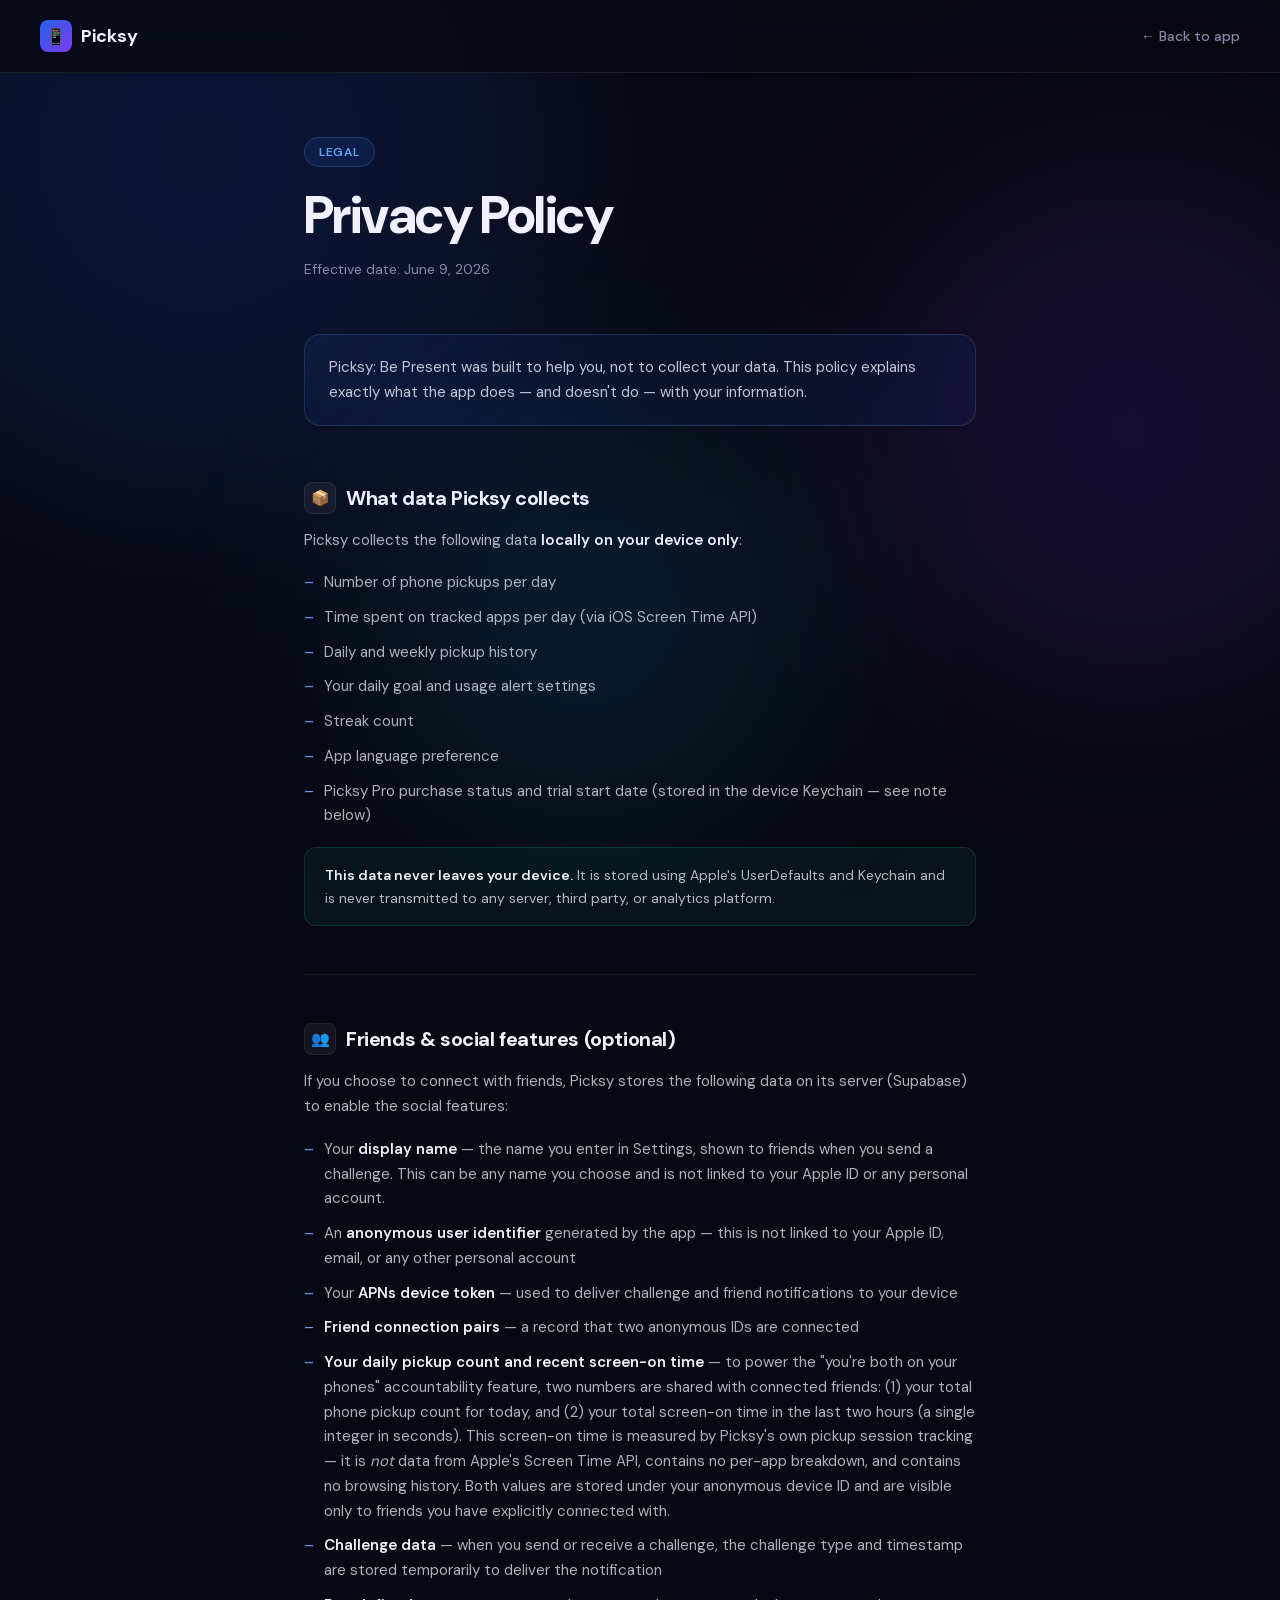
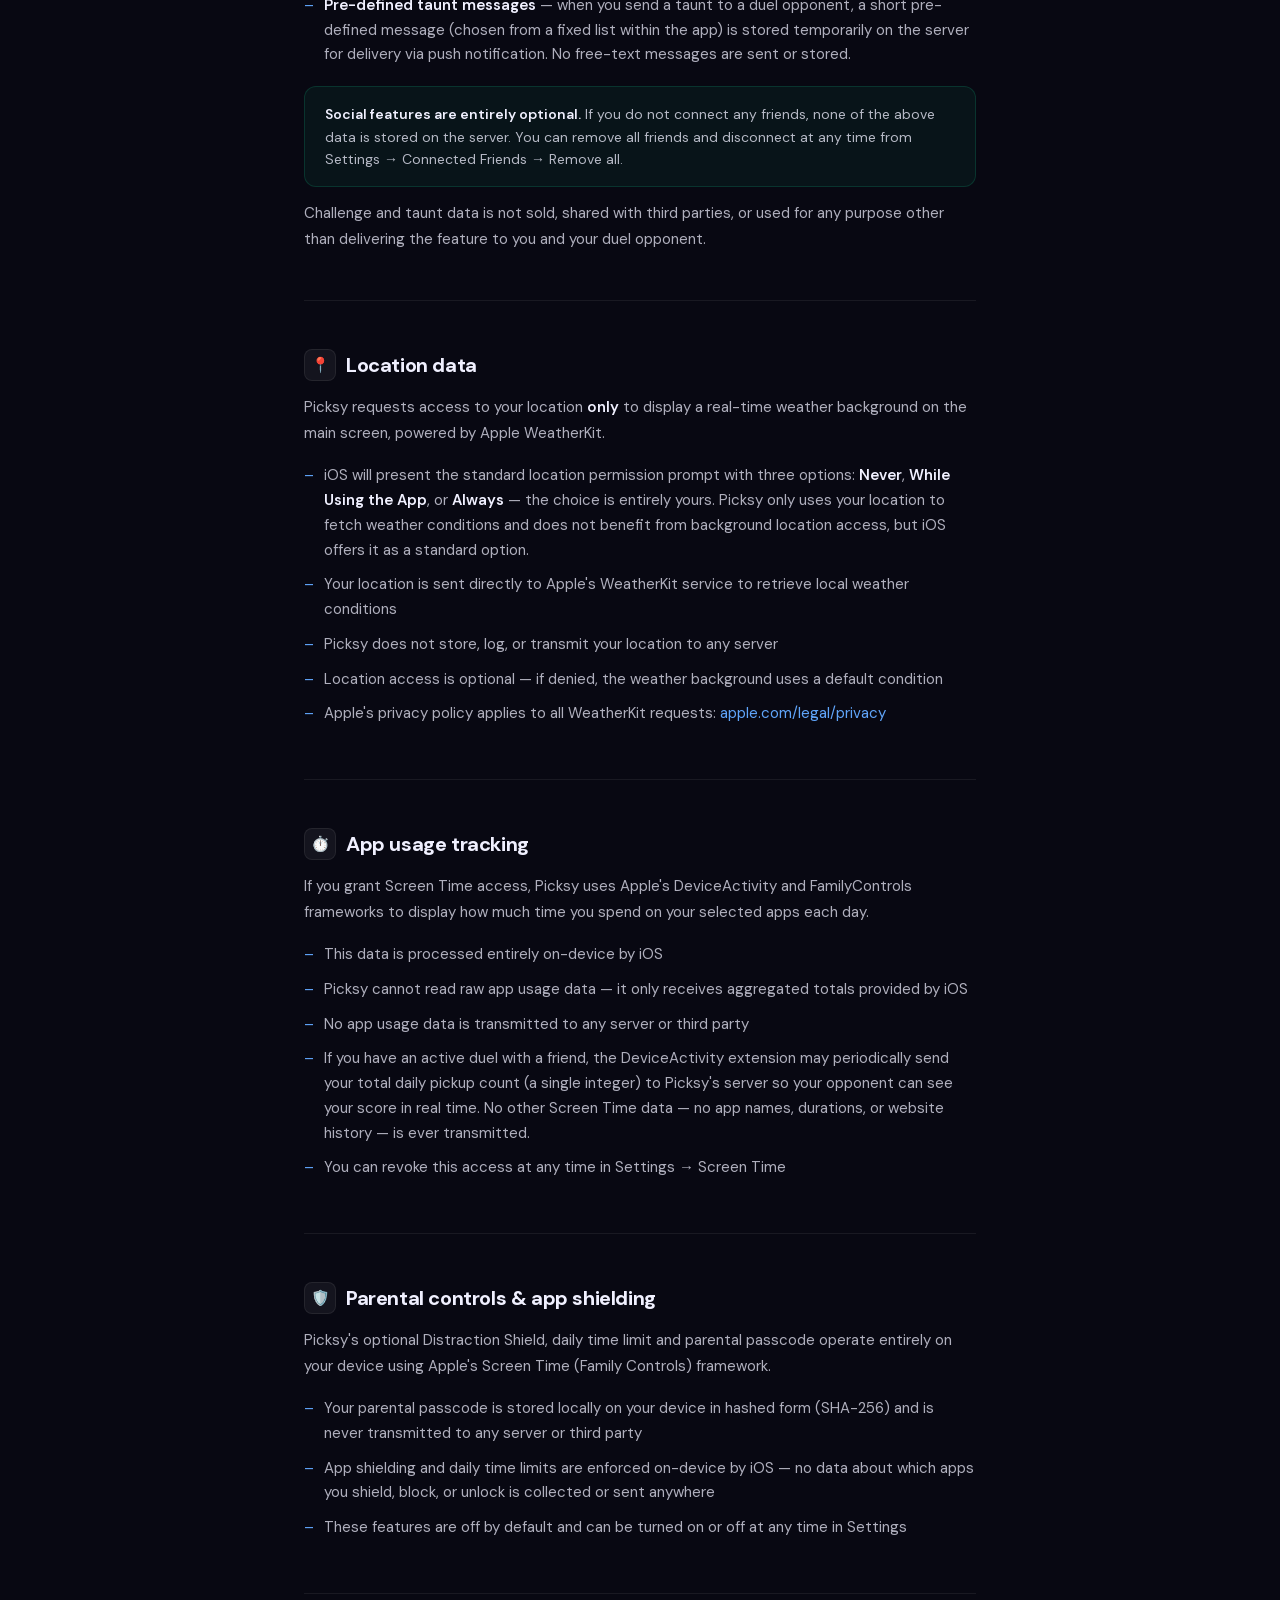
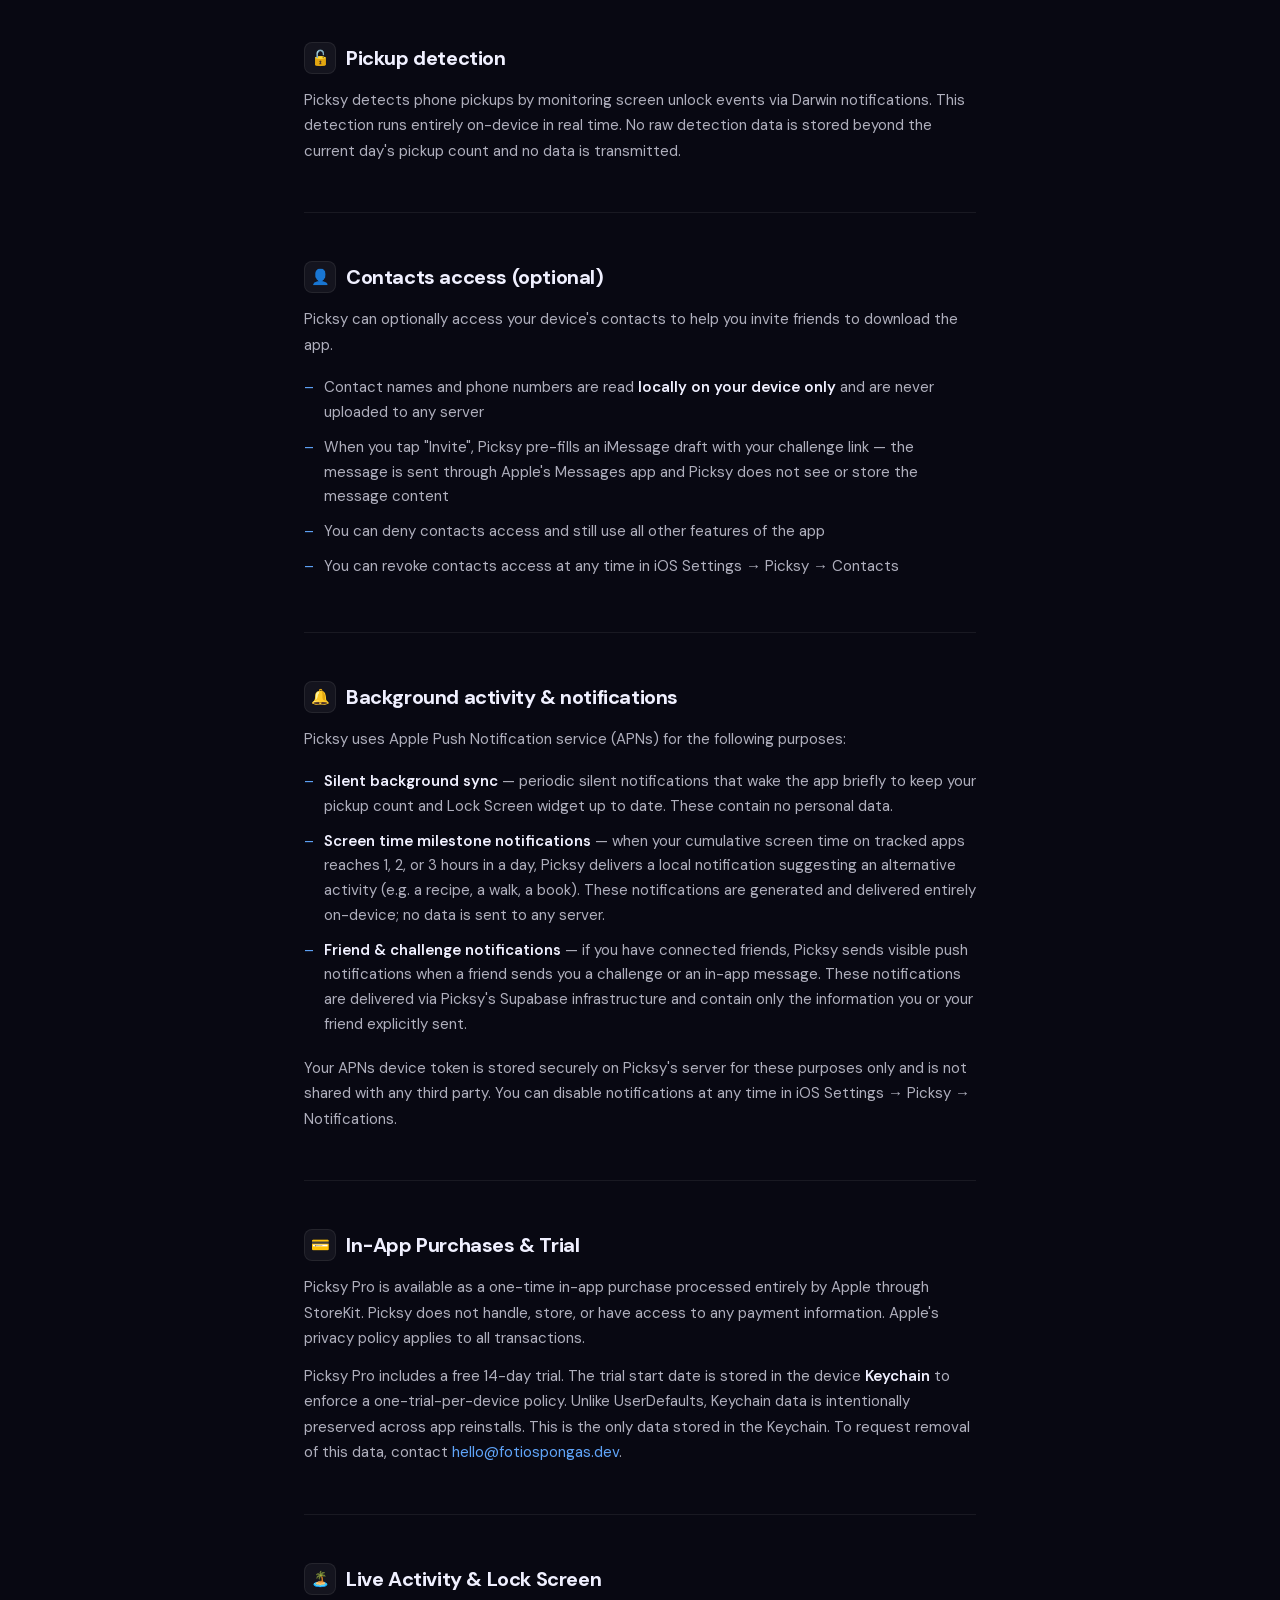
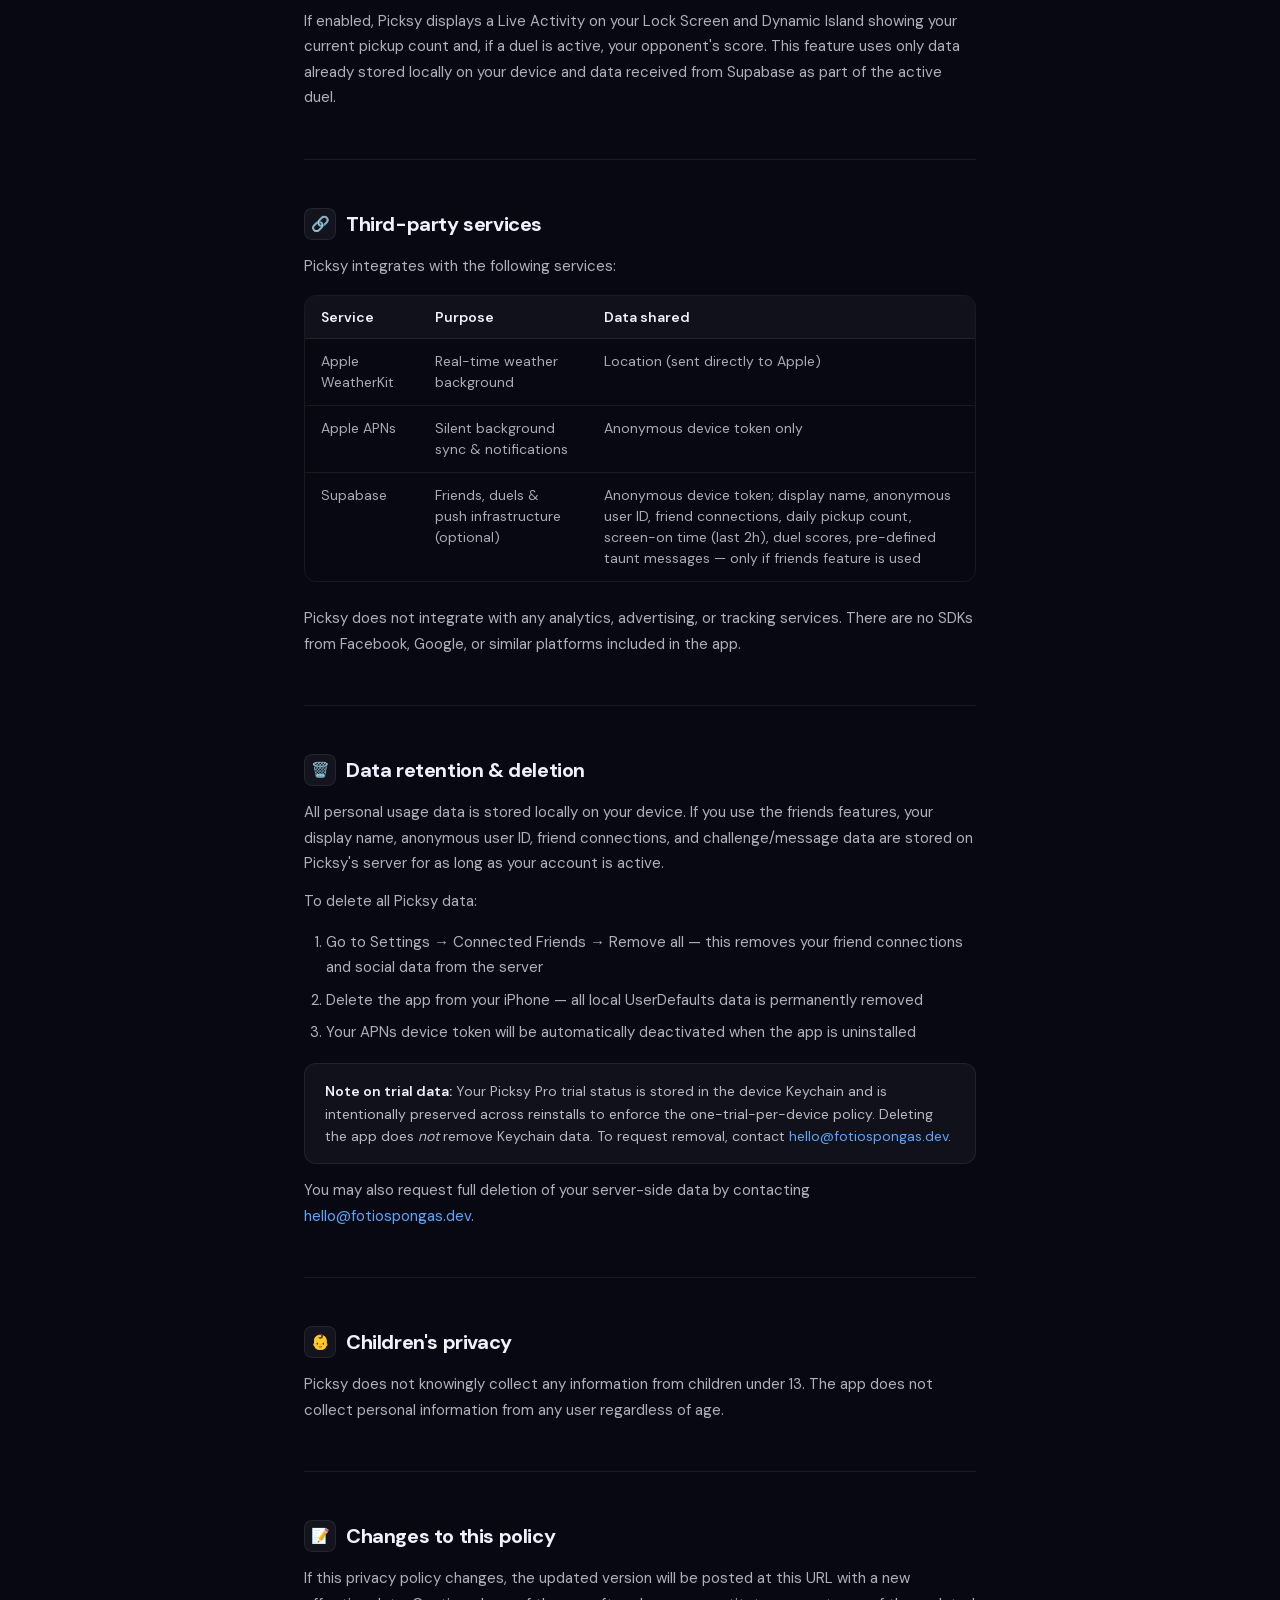
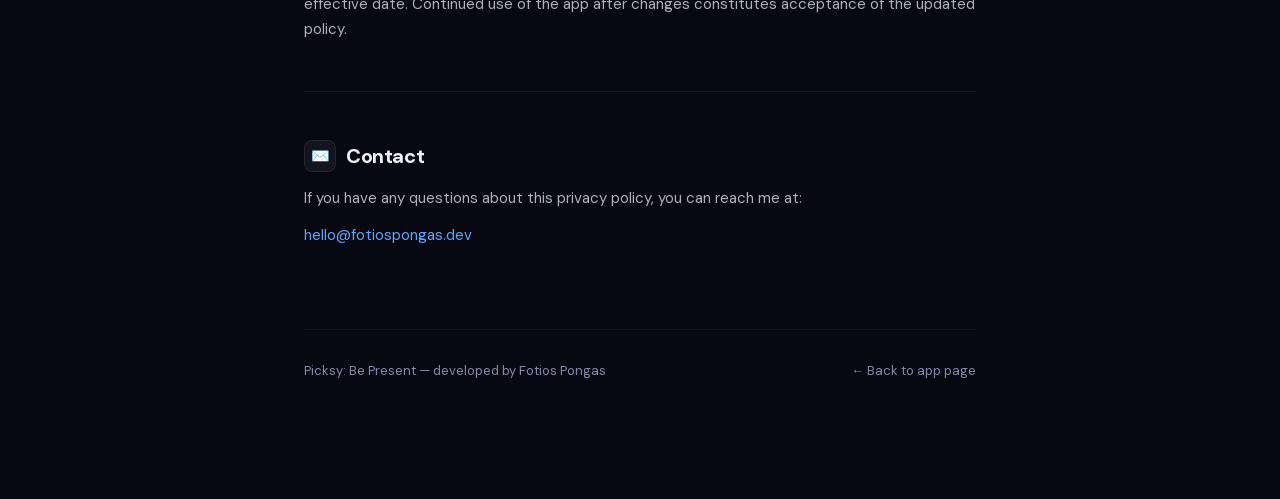
==== commit e8683cf9: "fix: self-host DM Sans instead of loading from Google Fonts Loading fonts live from fonts.googleapis" ====
--- a/privacy-policy/index.html
+++ b/privacy-policy/index.html
@@ -5,8 +5,7 @@
   <meta name="viewport" content="width=device-width, initial-scale=1.0">
   <title>Privacy Policy — Picksy: Be Present</title>
   <meta name="description" content="Picksy privacy policy — what data the app collects and how it's used.">
-  <link rel="preconnect" href="https://fonts.googleapis.com">
-  <link href="https://fonts.googleapis.com/css2?family=DM+Sans:ital,opsz,wght@0,9..40,300;0,9..40,400;0,9..40,500;0,9..40,600;0,9..40,700;0,9..40,800&display=swap" rel="stylesheet">
+  <link href="/fonts/fonts.css" rel="stylesheet">
 
   <style>
     *, *::before, *::after { margin: 0; padding: 0; box-sizing: border-box; }
--- a/fonts/fonts.css
+++ b/fonts/fonts.css
@@ -0,0 +1,20 @@
+/* Self-hosted DM Sans (variable font), replacing the Google Fonts CDN. Loading fonts live from
+   fonts.googleapis.com sends every visitor's IP to Google without consent - self-hosting removes
+   that entirely. Only latin + latin-ext are included; this site's text doesn't use other scripts. */
+
+@font-face {
+  font-family: 'DM Sans';
+  font-style: normal;
+  font-weight: 300 800;
+  font-display: swap;
+  src: url('/fonts/dm-sans-latin.woff2') format('woff2');
+  unicode-range: U+0000-00FF, U+0131, U+0152-0153, U+02BB-02BC, U+02C6, U+02DA, U+02DC, U+0304, U+0308, U+0329, U+2000-206F, U+20AC, U+2122, U+2191, U+2193, U+2212, U+2215, U+FEFF, U+FFFD;
+}
+@font-face {
+  font-family: 'DM Sans';
+  font-style: normal;
+  font-weight: 300 800;
+  font-display: swap;
+  src: url('/fonts/dm-sans-latin-ext.woff2') format('woff2');
+  unicode-range: U+0100-02BA, U+02BD-02C5, U+02C7-02CC, U+02CE-02D7, U+02DD-02FF, U+0304, U+0308, U+0329, U+1D00-1DBF, U+1E00-1E9F, U+1EF2-1EFF, U+2020, U+20A0-20AB, U+20AD-20C0, U+2113, U+2C60-2C7F, U+A720-A7FF;
+}
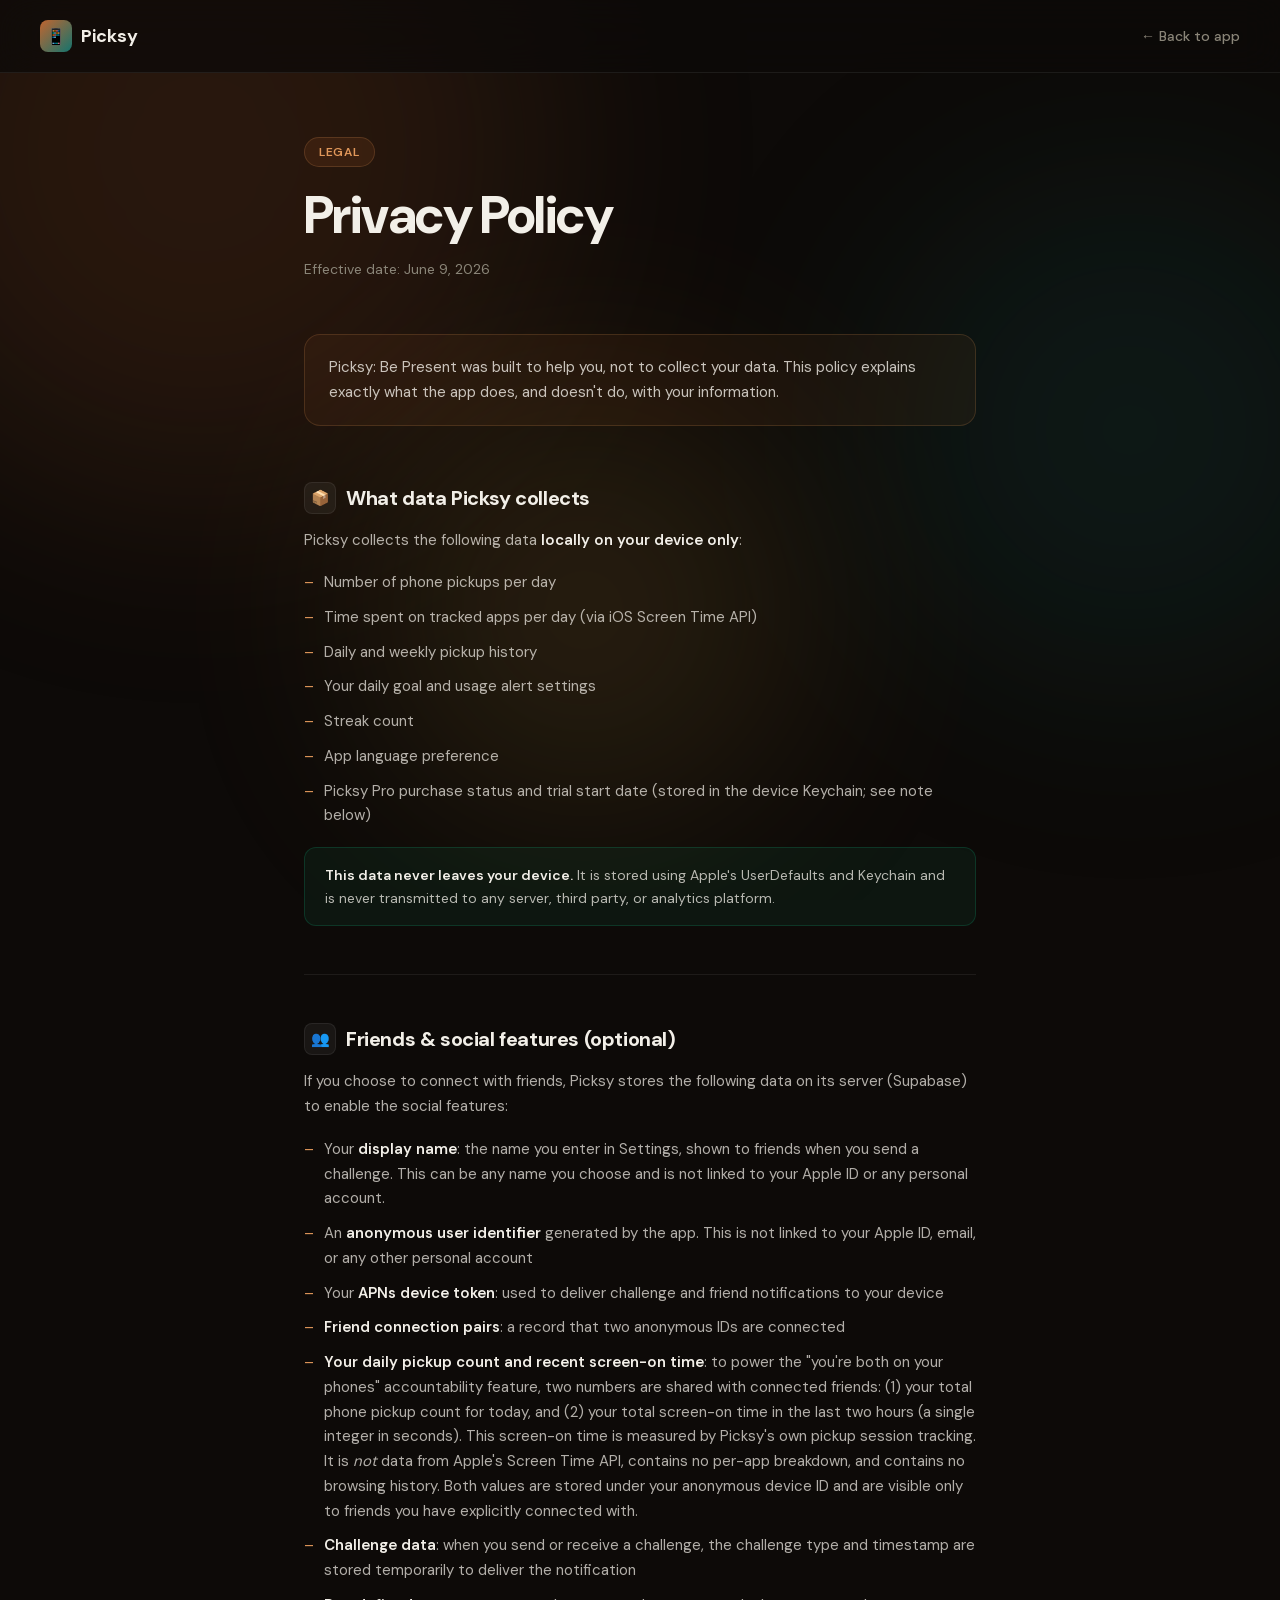
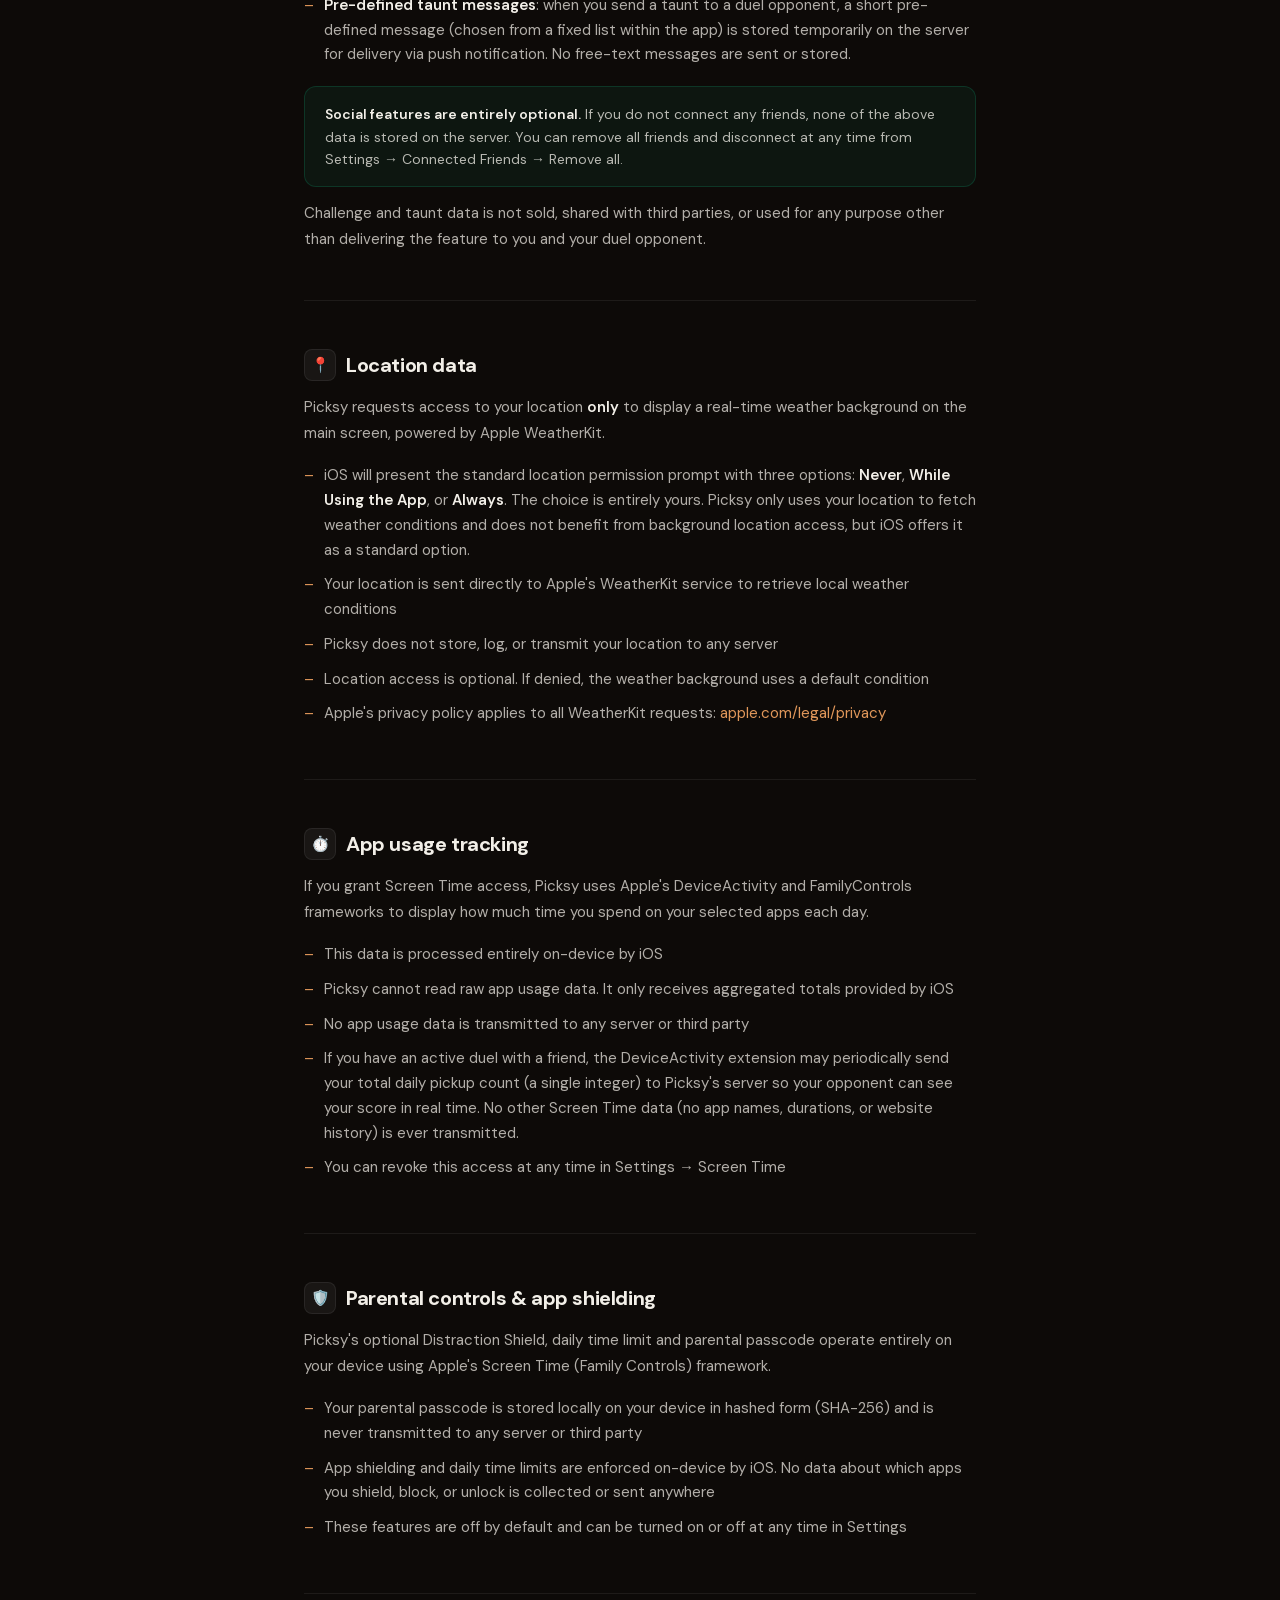
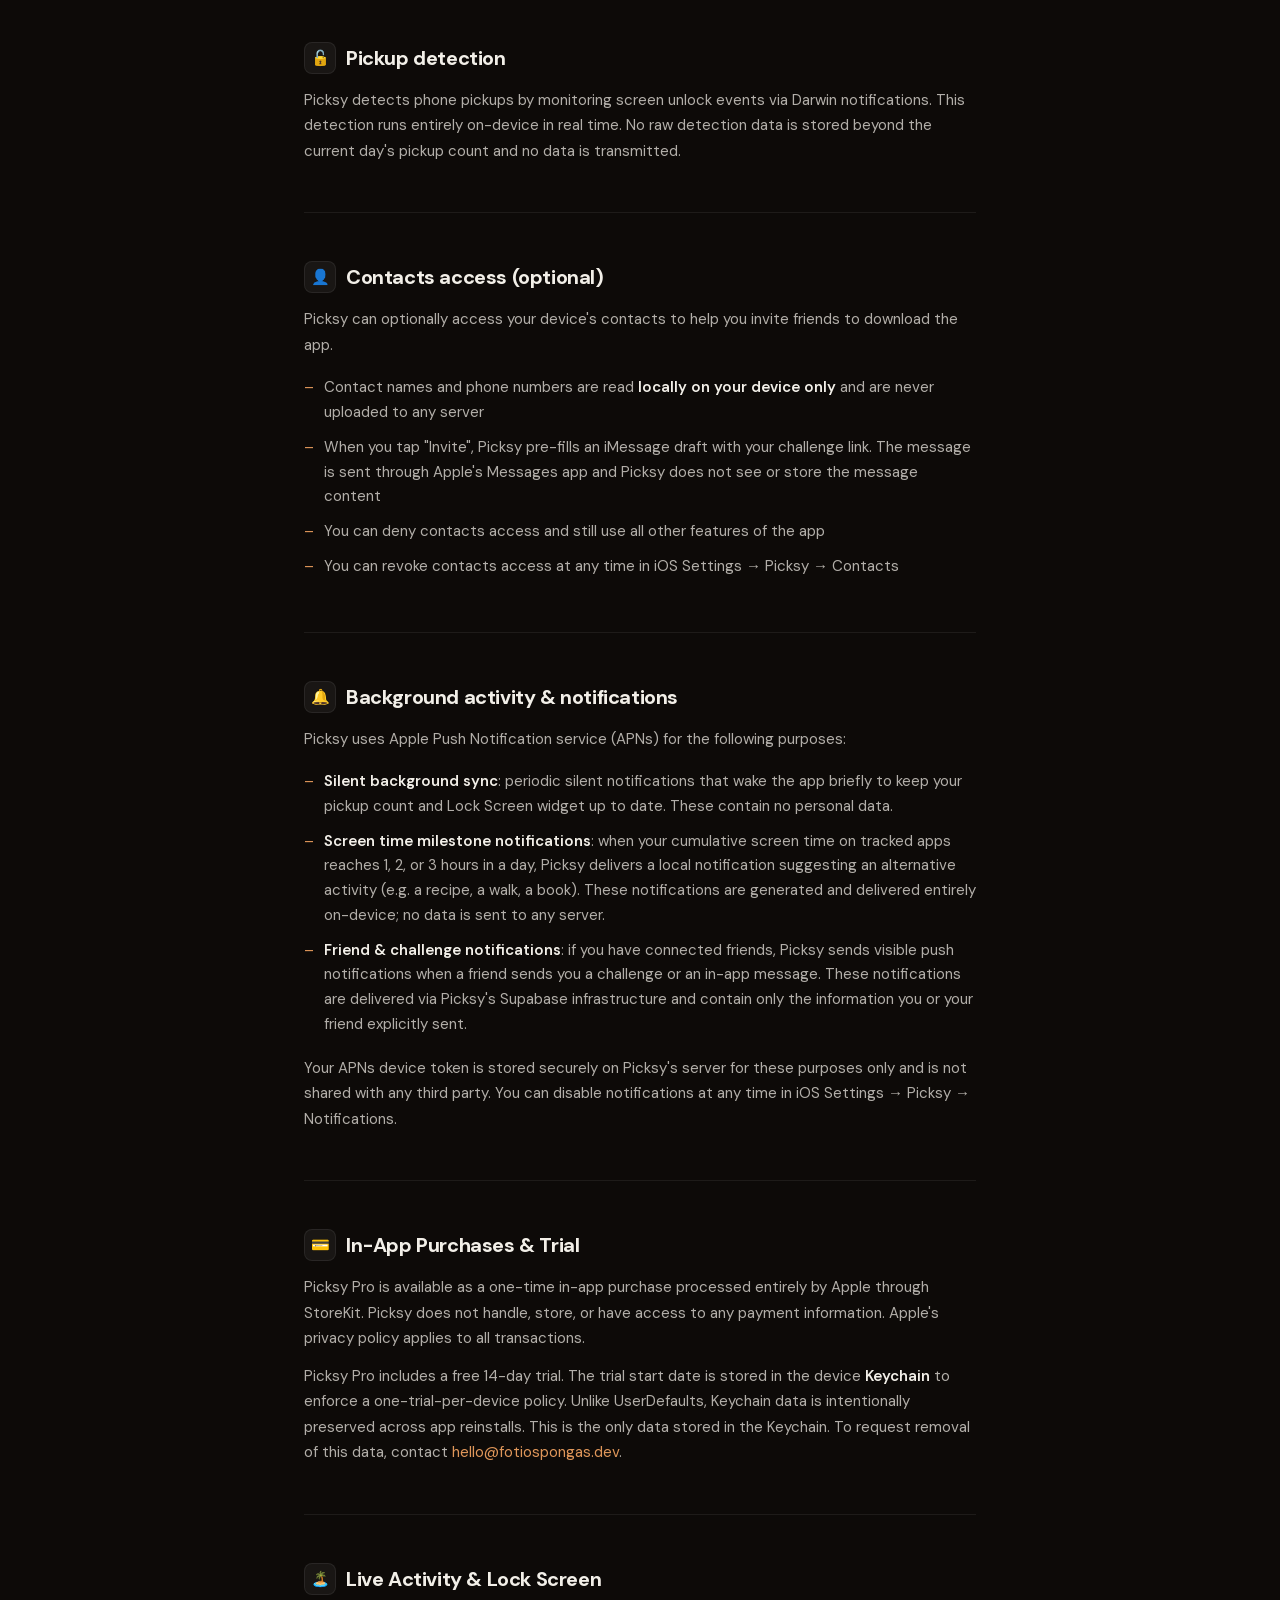
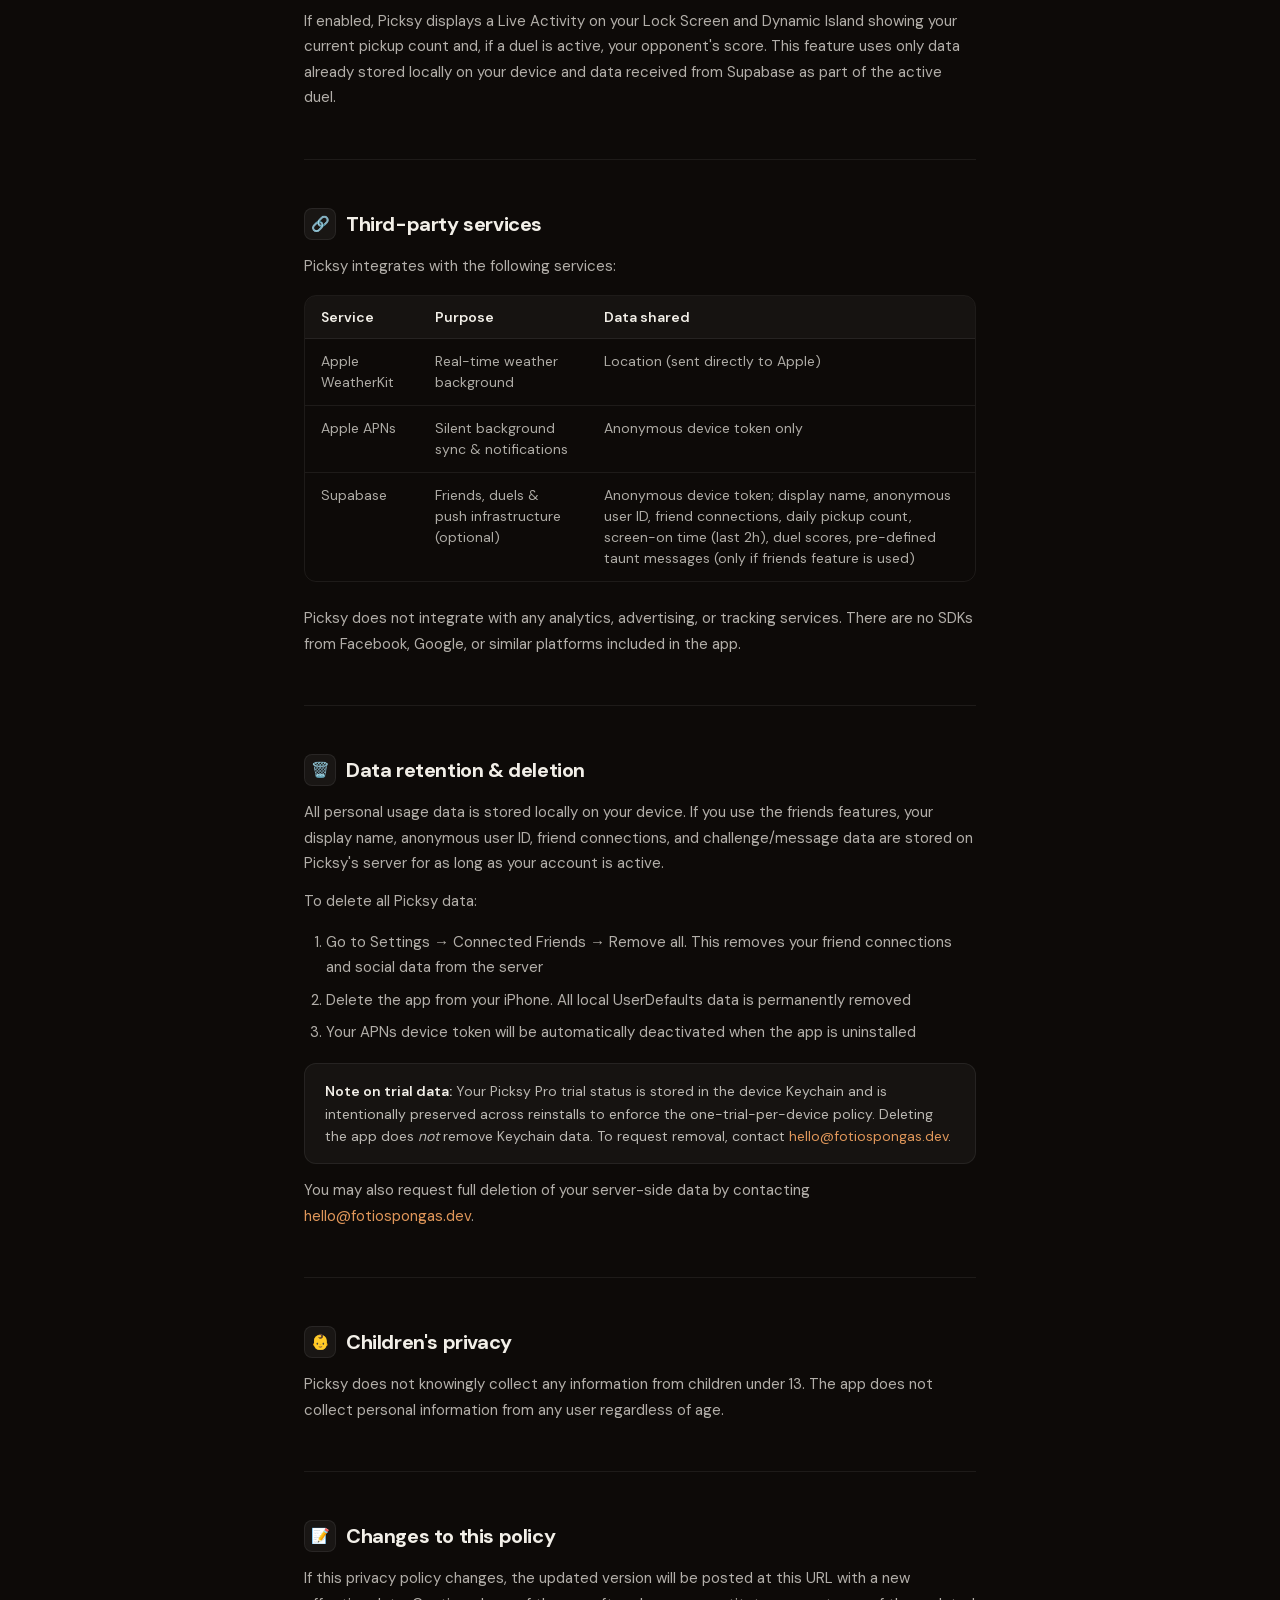
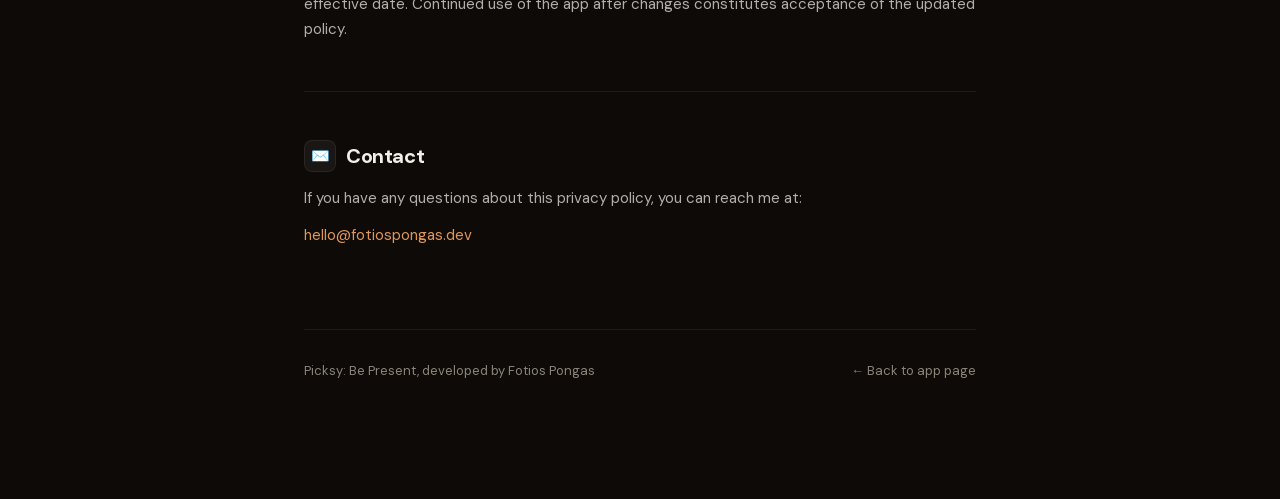
==== commit be8613c3: "feat: replace blue/violet color scheme with warm copper/teal/gold Swaps the generic blue-to-violet-t" ====
--- a/privacy-policy/index.html
+++ b/privacy-policy/index.html
@@ -3,22 +3,22 @@
 <head>
   <meta charset="UTF-8">
   <meta name="viewport" content="width=device-width, initial-scale=1.0">
-  <title>Privacy Policy — Picksy: Be Present</title>
-  <meta name="description" content="Picksy privacy policy — what data the app collects and how it's used.">
+  <title>Privacy Policy | Picksy: Be Present</title>
+  <meta name="description" content="Picksy privacy policy: what data the app collects and how it's used.">
   <link href="/fonts/fonts.css" rel="stylesheet">
 
   <style>
     *, *::before, *::after { margin: 0; padding: 0; box-sizing: border-box; }
 
     :root {
-      --blue:       #2563eb;
-      --blue-light: #60a5fa;
-      --violet:     #7c3aed;
-      --dark:       #080812;
-      --dark2:      #111122;
-      --dark3:      #181830;
-      --text:       #f0f0ff;
-      --muted:      #8888aa;
+      --copper:       #c1652f;
+      --copper-light: #e0975a;
+      --teal:     #14746e;
+      --dark:       #0d0a08;
+      --dark2:      #1a1512;
+      --dark3:      #241d16;
+      --text:       #f2efe8;
+      --muted:      #8a8578;
       --border:     rgba(255,255,255,0.07);
     }
 
@@ -50,14 +50,14 @@
 
     .aurora-blob:nth-child(1) {
       width: 700px; height: 700px;
-      background: var(--blue);
+      background: var(--copper);
       top: -200px; left: -150px;
       animation-duration: 28s;
     }
 
     .aurora-blob:nth-child(2) {
       width: 500px; height: 500px;
-      background: var(--violet);
+      background: var(--teal);
       top: 20%; right: -100px;
       animation-duration: 22s;
       animation-delay: -8s;
@@ -65,7 +65,7 @@
 
     .aurora-blob:nth-child(3) {
       width: 400px; height: 400px;
-      background: #0ea5e9;
+      background: #d9a441;
       bottom: 10%; left: 30%;
       animation-duration: 35s;
       animation-delay: -15s;
@@ -87,7 +87,7 @@
       border-bottom: 1px solid var(--border);
       position: sticky;
       top: 0;
-      background: rgba(8,8,18,0.75);
+      background: rgba(13,10,8,0.75);
       backdrop-filter: blur(20px);
       -webkit-backdrop-filter: blur(20px);
       z-index: 100;
@@ -105,7 +105,7 @@
 
     .nav-logo-icon {
       width: 32px; height: 32px;
-      background: linear-gradient(135deg, var(--blue), var(--violet));
+      background: linear-gradient(135deg, var(--copper), var(--teal));
       border-radius: 8px;
       display: flex;
       align-items: center;
@@ -145,12 +145,12 @@
       align-items: center;
       gap: 8px;
       padding: 6px 14px;
-      background: rgba(37,99,235,0.12);
-      border: 1px solid rgba(96,165,250,0.2);
+      background: rgba(193,101,47,0.12);
+      border: 1px solid rgba(224,151,90,0.2);
       border-radius: 100px;
       font-size: 12px;
       font-weight: 600;
-      color: var(--blue-light);
+      color: var(--copper-light);
       letter-spacing: 0.06em;
       text-transform: uppercase;
       margin-bottom: 20px;
@@ -171,13 +171,13 @@
 
     /* ── INTRO CALLOUT ──────────────────────────────────────── */
     .intro-callout {
-      background: rgba(37,99,235,0.08);
-      border: 1px solid rgba(96,165,250,0.18);
+      background: rgba(193,101,47,0.08);
+      border: 1px solid rgba(224,151,90,0.18);
       border-radius: 16px;
       padding: 20px 24px;
       margin-bottom: 56px;
       font-size: 15px;
-      color: rgba(240,240,255,0.8);
+      color: rgba(242,239,232,0.8);
       line-height: 1.65;
     }
 
@@ -211,7 +211,7 @@
 
     p {
       font-size: 15px;
-      color: rgba(240,240,255,0.72);
+      color: rgba(242,239,232,0.72);
       line-height: 1.7;
       margin-bottom: 12px;
     }
@@ -223,7 +223,7 @@
 
     ul li {
       font-size: 15px;
-      color: rgba(240,240,255,0.72);
+      color: rgba(242,239,232,0.72);
       line-height: 1.65;
       padding: 5px 0 5px 20px;
       position: relative;
@@ -233,7 +233,7 @@
       content: "–";
       position: absolute;
       left: 0;
-      color: var(--blue-light);
+      color: var(--copper-light);
     }
 
     ol {
@@ -243,7 +243,7 @@
 
     ol li {
       font-size: 15px;
-      color: rgba(240,240,255,0.72);
+      color: rgba(242,239,232,0.72);
       line-height: 1.65;
       padding: 4px 0;
     }
@@ -254,7 +254,7 @@
     }
 
     a {
-      color: var(--blue-light);
+      color: var(--copper-light);
       text-decoration: none;
     }
 
@@ -268,7 +268,7 @@
       padding: 16px 20px;
       margin: 14px 0;
       font-size: 14px;
-      color: rgba(240,240,255,0.75);
+      color: rgba(242,239,232,0.75);
       line-height: 1.6;
     }
 
@@ -309,7 +309,7 @@
 
     td {
       padding: 12px 16px;
-      color: rgba(240,240,255,0.7);
+      color: rgba(242,239,232,0.7);
       border-bottom: 1px solid var(--border);
       vertical-align: top;
       line-height: 1.5;
@@ -363,7 +363,7 @@
     </div>
 
     <div class="intro-callout">
-      Picksy: Be Present was built to help you, not to collect your data. This policy explains exactly what the app does — and doesn't do — with your information.
+      Picksy: Be Present was built to help you, not to collect your data. This policy explains exactly what the app does, and doesn't do, with your information.
     </div>
 
     <!-- What data -->
@@ -377,7 +377,7 @@
         <li>Your daily goal and usage alert settings</li>
         <li>Streak count</li>
         <li>App language preference</li>
-        <li>Picksy Pro purchase status and trial start date (stored in the device Keychain — see note below)</li>
+        <li>Picksy Pro purchase status and trial start date (stored in the device Keychain; see note below)</li>
       </ul>
       <div class="highlight green">
         <strong>This data never leaves your device.</strong> It is stored using Apple's UserDefaults and Keychain and is never transmitted to any server, third party, or analytics platform.
@@ -391,13 +391,13 @@
       <h2><span class="icon">👥</span> Friends &amp; social features (optional)</h2>
       <p>If you choose to connect with friends, Picksy stores the following data on its server (Supabase) to enable the social features:</p>
       <ul>
-        <li>Your <strong>display name</strong> — the name you enter in Settings, shown to friends when you send a challenge. This can be any name you choose and is not linked to your Apple ID or any personal account.</li>
-        <li>An <strong>anonymous user identifier</strong> generated by the app — this is not linked to your Apple ID, email, or any other personal account</li>
-        <li>Your <strong>APNs device token</strong> — used to deliver challenge and friend notifications to your device</li>
-        <li><strong>Friend connection pairs</strong> — a record that two anonymous IDs are connected</li>
-        <li><strong>Your daily pickup count and recent screen-on time</strong> — to power the "you're both on your phones" accountability feature, two numbers are shared with connected friends: (1) your total phone pickup count for today, and (2) your total screen-on time in the last two hours (a single integer in seconds). This screen-on time is measured by Picksy's own pickup session tracking — it is <em>not</em> data from Apple's Screen Time API, contains no per-app breakdown, and contains no browsing history. Both values are stored under your anonymous device ID and are visible only to friends you have explicitly connected with.</li>
-        <li><strong>Challenge data</strong> — when you send or receive a challenge, the challenge type and timestamp are stored temporarily to deliver the notification</li>
-        <li><strong>Pre-defined taunt messages</strong> — when you send a taunt to a duel opponent, a short pre-defined message (chosen from a fixed list within the app) is stored temporarily on the server for delivery via push notification. No free-text messages are sent or stored.</li>
+        <li>Your <strong>display name</strong>: the name you enter in Settings, shown to friends when you send a challenge. This can be any name you choose and is not linked to your Apple ID or any personal account.</li>
+        <li>An <strong>anonymous user identifier</strong> generated by the app. This is not linked to your Apple ID, email, or any other personal account</li>
+        <li>Your <strong>APNs device token</strong>: used to deliver challenge and friend notifications to your device</li>
+        <li><strong>Friend connection pairs</strong>: a record that two anonymous IDs are connected</li>
+        <li><strong>Your daily pickup count and recent screen-on time</strong>: to power the "you're both on your phones" accountability feature, two numbers are shared with connected friends: (1) your total phone pickup count for today, and (2) your total screen-on time in the last two hours (a single integer in seconds). This screen-on time is measured by Picksy's own pickup session tracking. It is <em>not</em> data from Apple's Screen Time API, contains no per-app breakdown, and contains no browsing history. Both values are stored under your anonymous device ID and are visible only to friends you have explicitly connected with.</li>
+        <li><strong>Challenge data</strong>: when you send or receive a challenge, the challenge type and timestamp are stored temporarily to deliver the notification</li>
+        <li><strong>Pre-defined taunt messages</strong>: when you send a taunt to a duel opponent, a short pre-defined message (chosen from a fixed list within the app) is stored temporarily on the server for delivery via push notification. No free-text messages are sent or stored.</li>
       </ul>
       <div class="highlight green">
         <strong>Social features are entirely optional.</strong> If you do not connect any friends, none of the above data is stored on the server. You can remove all friends and disconnect at any time from Settings → Connected Friends → Remove all.
@@ -412,10 +412,10 @@
       <h2><span class="icon">📍</span> Location data</h2>
       <p>Picksy requests access to your location <strong>only</strong> to display a real-time weather background on the main screen, powered by Apple WeatherKit.</p>
       <ul>
-        <li>iOS will present the standard location permission prompt with three options: <strong>Never</strong>, <strong>While Using the App</strong>, or <strong>Always</strong> — the choice is entirely yours. Picksy only uses your location to fetch weather conditions and does not benefit from background location access, but iOS offers it as a standard option.</li>
+        <li>iOS will present the standard location permission prompt with three options: <strong>Never</strong>, <strong>While Using the App</strong>, or <strong>Always</strong>. The choice is entirely yours. Picksy only uses your location to fetch weather conditions and does not benefit from background location access, but iOS offers it as a standard option.</li>
         <li>Your location is sent directly to Apple's WeatherKit service to retrieve local weather conditions</li>
         <li>Picksy does not store, log, or transmit your location to any server</li>
-        <li>Location access is optional — if denied, the weather background uses a default condition</li>
+        <li>Location access is optional. If denied, the weather background uses a default condition</li>
         <li>Apple's privacy policy applies to all WeatherKit requests: <a href="https://www.apple.com/legal/privacy/" target="_blank" rel="noopener noreferrer">apple.com/legal/privacy</a></li>
       </ul>
     </div>
@@ -428,9 +428,9 @@
       <p>If you grant Screen Time access, Picksy uses Apple's DeviceActivity and FamilyControls frameworks to display how much time you spend on your selected apps each day.</p>
       <ul>
         <li>This data is processed entirely on-device by iOS</li>
-        <li>Picksy cannot read raw app usage data — it only receives aggregated totals provided by iOS</li>
+        <li>Picksy cannot read raw app usage data. It only receives aggregated totals provided by iOS</li>
         <li>No app usage data is transmitted to any server or third party</li>
-        <li>If you have an active duel with a friend, the DeviceActivity extension may periodically send your total daily pickup count (a single integer) to Picksy's server so your opponent can see your score in real time. No other Screen Time data — no app names, durations, or website history — is ever transmitted.</li>
+        <li>If you have an active duel with a friend, the DeviceActivity extension may periodically send your total daily pickup count (a single integer) to Picksy's server so your opponent can see your score in real time. No other Screen Time data (no app names, durations, or website history) is ever transmitted.</li>
         <li>You can revoke this access at any time in Settings → Screen Time</li>
       </ul>
     </div>
@@ -443,7 +443,7 @@
       <p>Picksy's optional Distraction Shield, daily time limit and parental passcode operate entirely on your device using Apple's Screen Time (Family Controls) framework.</p>
       <ul>
         <li>Your parental passcode is stored locally on your device in hashed form (SHA-256) and is never transmitted to any server or third party</li>
-        <li>App shielding and daily time limits are enforced on-device by iOS — no data about which apps you shield, block, or unlock is collected or sent anywhere</li>
+        <li>App shielding and daily time limits are enforced on-device by iOS. No data about which apps you shield, block, or unlock is collected or sent anywhere</li>
         <li>These features are off by default and can be turned on or off at any time in Settings</li>
       </ul>
     </div>
@@ -464,7 +464,7 @@
       <p>Picksy can optionally access your device's contacts to help you invite friends to download the app.</p>
       <ul>
         <li>Contact names and phone numbers are read <strong>locally on your device only</strong> and are never uploaded to any server</li>
-        <li>When you tap "Invite", Picksy pre-fills an iMessage draft with your challenge link — the message is sent through Apple's Messages app and Picksy does not see or store the message content</li>
+        <li>When you tap "Invite", Picksy pre-fills an iMessage draft with your challenge link. The message is sent through Apple's Messages app and Picksy does not see or store the message content</li>
         <li>You can deny contacts access and still use all other features of the app</li>
         <li>You can revoke contacts access at any time in iOS Settings → Picksy → Contacts</li>
       </ul>
@@ -477,9 +477,9 @@
       <h2><span class="icon">🔔</span> Background activity &amp; notifications</h2>
       <p>Picksy uses Apple Push Notification service (APNs) for the following purposes:</p>
       <ul>
-        <li><strong>Silent background sync</strong> — periodic silent notifications that wake the app briefly to keep your pickup count and Lock Screen widget up to date. These contain no personal data.</li>
-        <li><strong>Screen time milestone notifications</strong> — when your cumulative screen time on tracked apps reaches 1, 2, or 3 hours in a day, Picksy delivers a local notification suggesting an alternative activity (e.g. a recipe, a walk, a book). These notifications are generated and delivered entirely on-device; no data is sent to any server.</li>
-        <li><strong>Friend &amp; challenge notifications</strong> — if you have connected friends, Picksy sends visible push notifications when a friend sends you a challenge or an in-app message. These notifications are delivered via Picksy's Supabase infrastructure and contain only the information you or your friend explicitly sent.</li>
+        <li><strong>Silent background sync</strong>: periodic silent notifications that wake the app briefly to keep your pickup count and Lock Screen widget up to date. These contain no personal data.</li>
+        <li><strong>Screen time milestone notifications</strong>: when your cumulative screen time on tracked apps reaches 1, 2, or 3 hours in a day, Picksy delivers a local notification suggesting an alternative activity (e.g. a recipe, a walk, a book). These notifications are generated and delivered entirely on-device; no data is sent to any server.</li>
+        <li><strong>Friend &amp; challenge notifications</strong>: if you have connected friends, Picksy sends visible push notifications when a friend sends you a challenge or an in-app message. These notifications are delivered via Picksy's Supabase infrastructure and contain only the information you or your friend explicitly sent.</li>
       </ul>
       <p>Your APNs device token is stored securely on Picksy's server for these purposes only and is not shared with any third party. You can disable notifications at any time in iOS Settings → Picksy → Notifications.</p>
     </div>
@@ -530,7 +530,7 @@
             <tr>
               <td>Supabase</td>
               <td>Friends, duels &amp; push infrastructure (optional)</td>
-              <td>Anonymous device token; display name, anonymous user ID, friend connections, daily pickup count, screen-on time (last 2h), duel scores, pre-defined taunt messages — only if friends feature is used</td>
+              <td>Anonymous device token; display name, anonymous user ID, friend connections, daily pickup count, screen-on time (last 2h), duel scores, pre-defined taunt messages (only if friends feature is used)</td>
             </tr>
           </tbody>
         </table>
@@ -546,8 +546,8 @@
       <p>All personal usage data is stored locally on your device. If you use the friends features, your display name, anonymous user ID, friend connections, and challenge/message data are stored on Picksy's server for as long as your account is active.</p>
       <p>To delete all Picksy data:</p>
       <ol>
-        <li>Go to Settings → Connected Friends → Remove all — this removes your friend connections and social data from the server</li>
-        <li>Delete the app from your iPhone — all local UserDefaults data is permanently removed</li>
+        <li>Go to Settings → Connected Friends → Remove all. This removes your friend connections and social data from the server</li>
+        <li>Delete the app from your iPhone. All local UserDefaults data is permanently removed</li>
         <li>Your APNs device token will be automatically deactivated when the app is uninstalled</li>
       </ol>
       <div class="highlight">
@@ -582,7 +582,7 @@
     </div>
 
     <footer>
-      <span>Picksy: Be Present — developed by <a href="https://fotiospongas.dev">Fotios Pongas</a></span>
+      <span>Picksy: Be Present, developed by <a href="https://fotiospongas.dev">Fotios Pongas</a></span>
       <a href="/">← Back to app page</a>
     </footer>
 
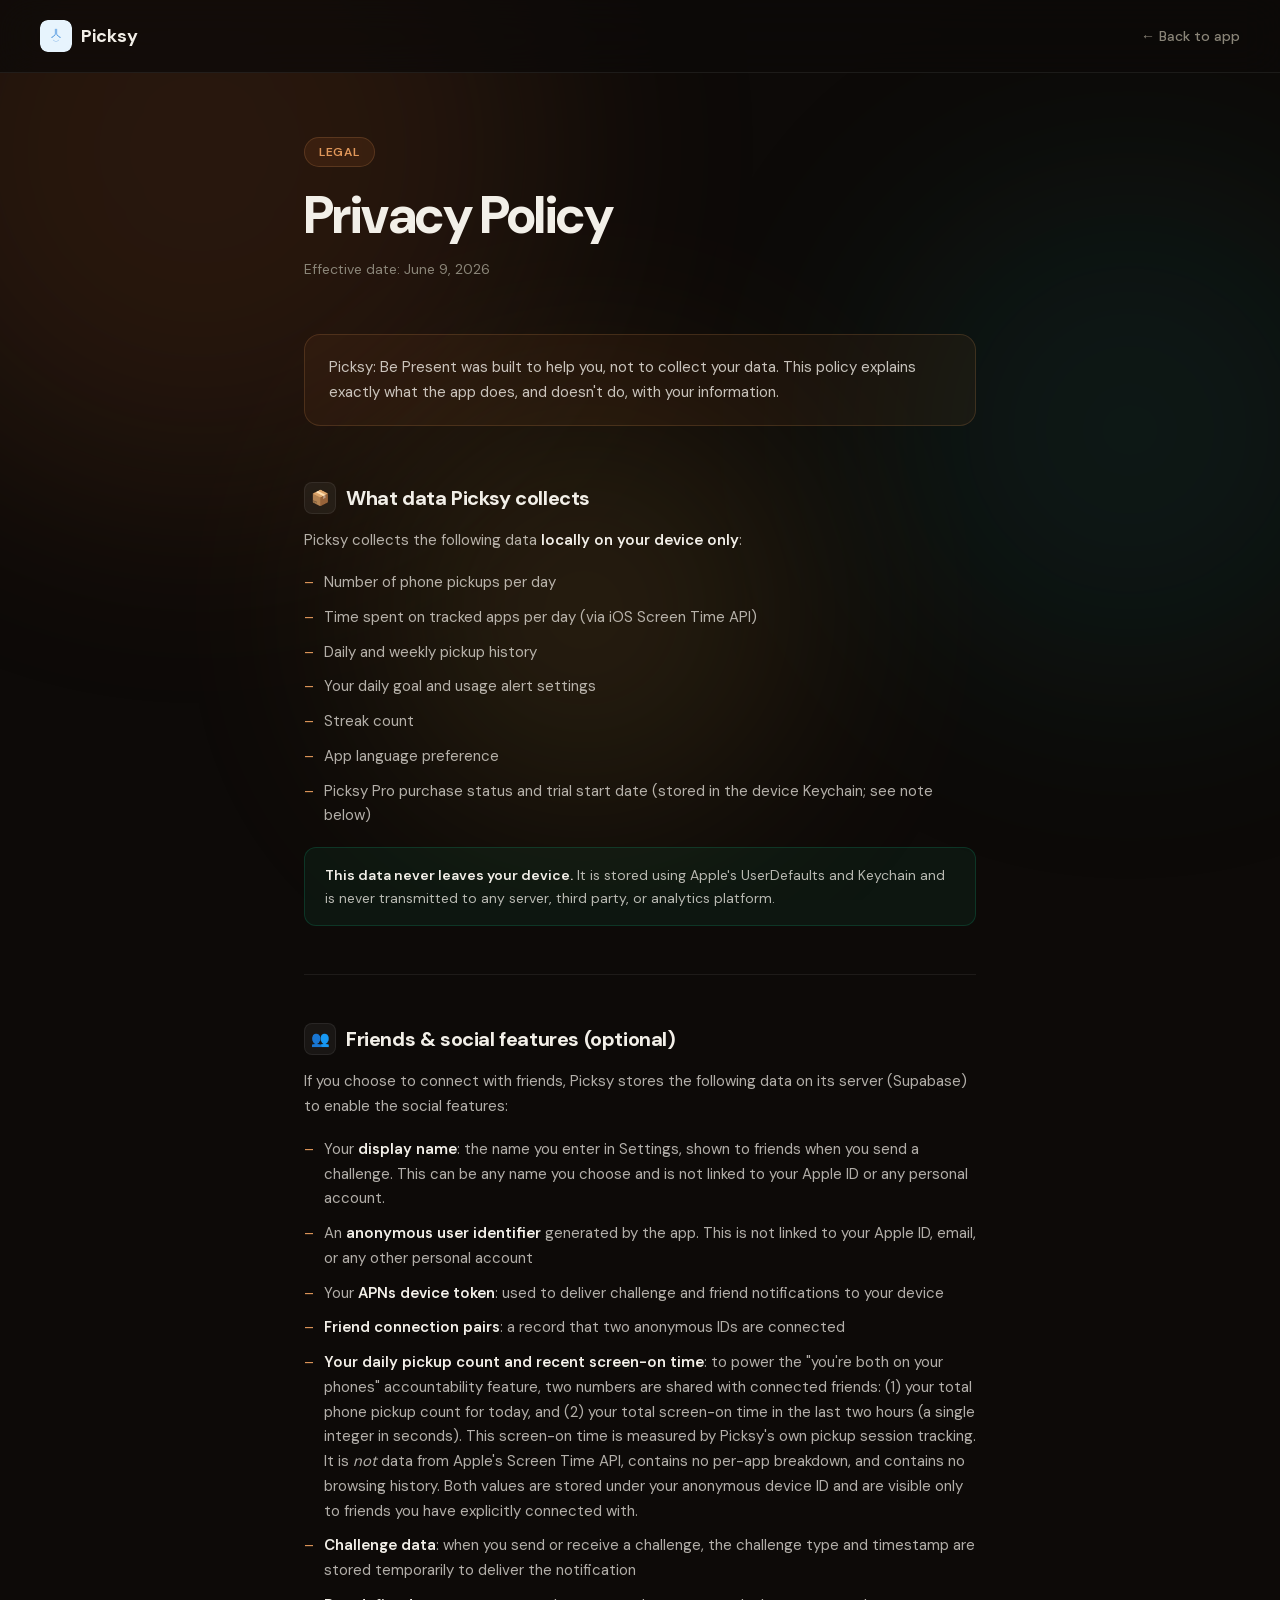
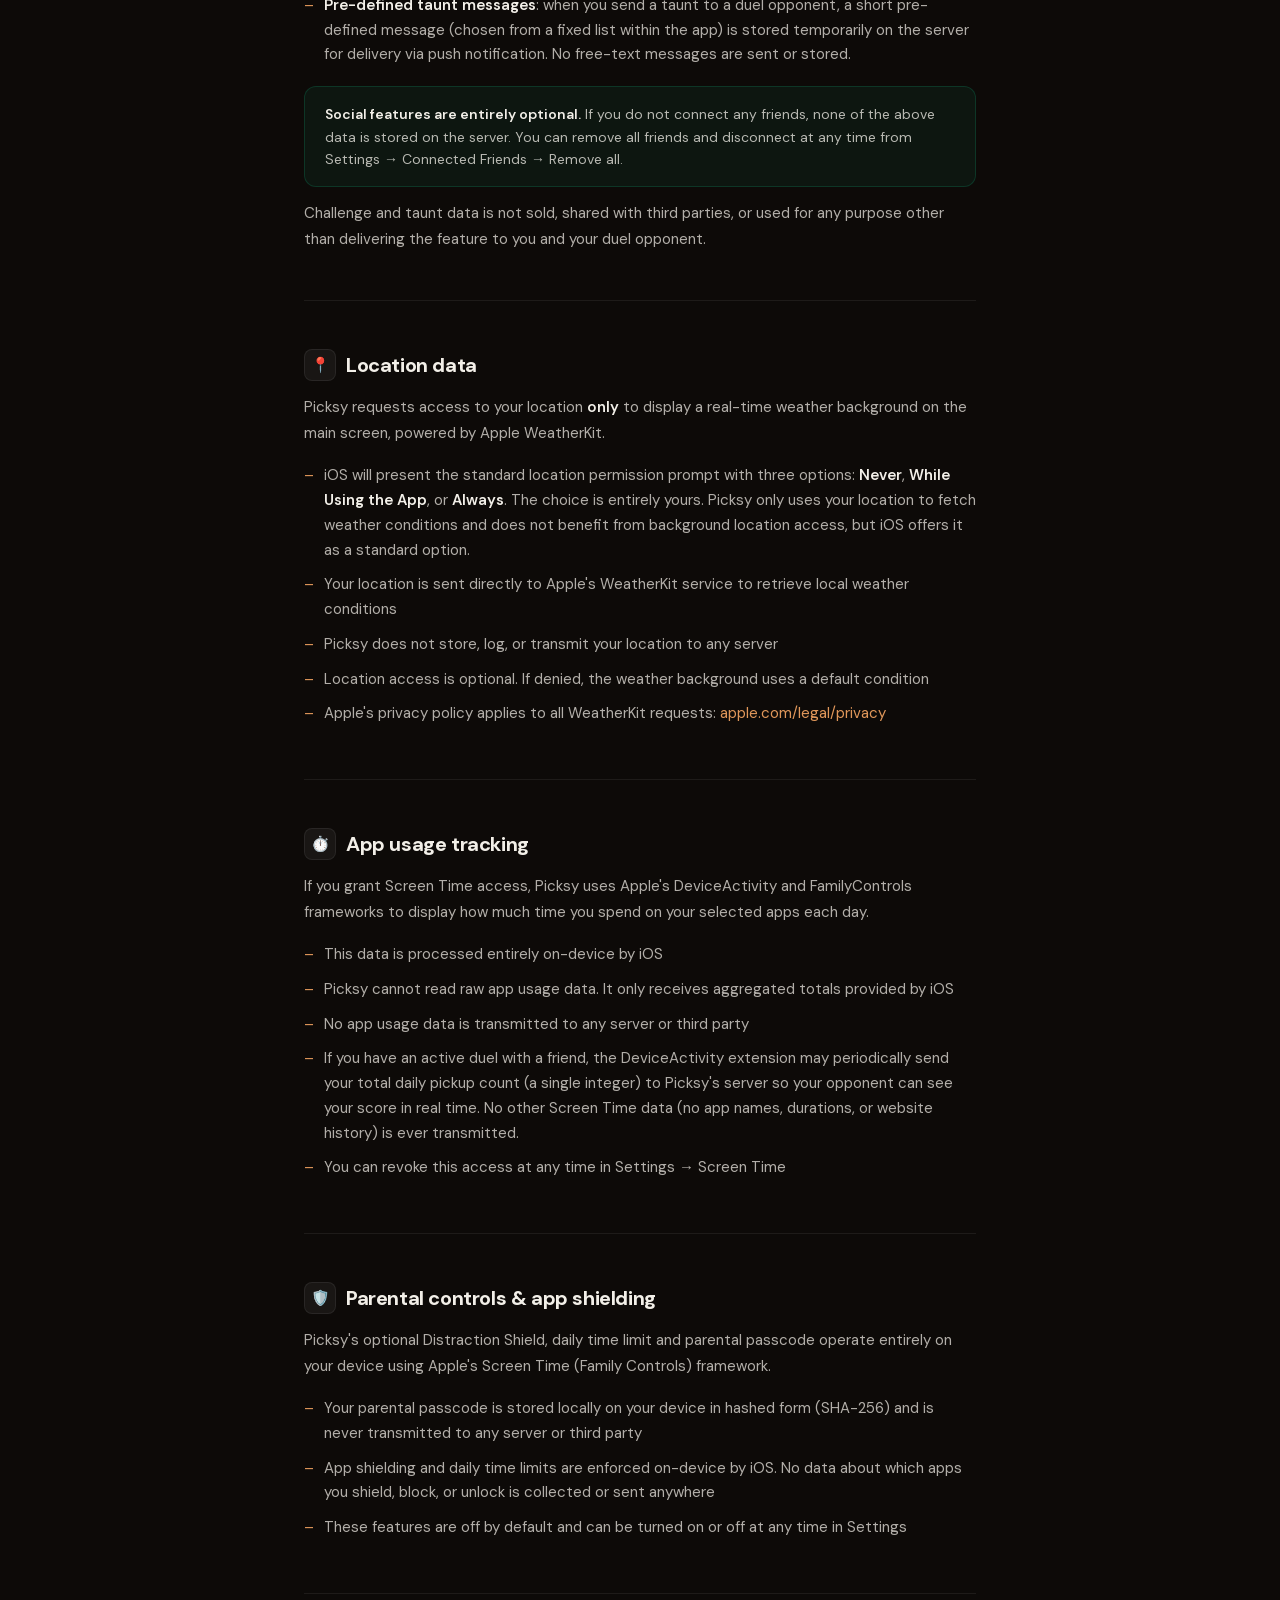
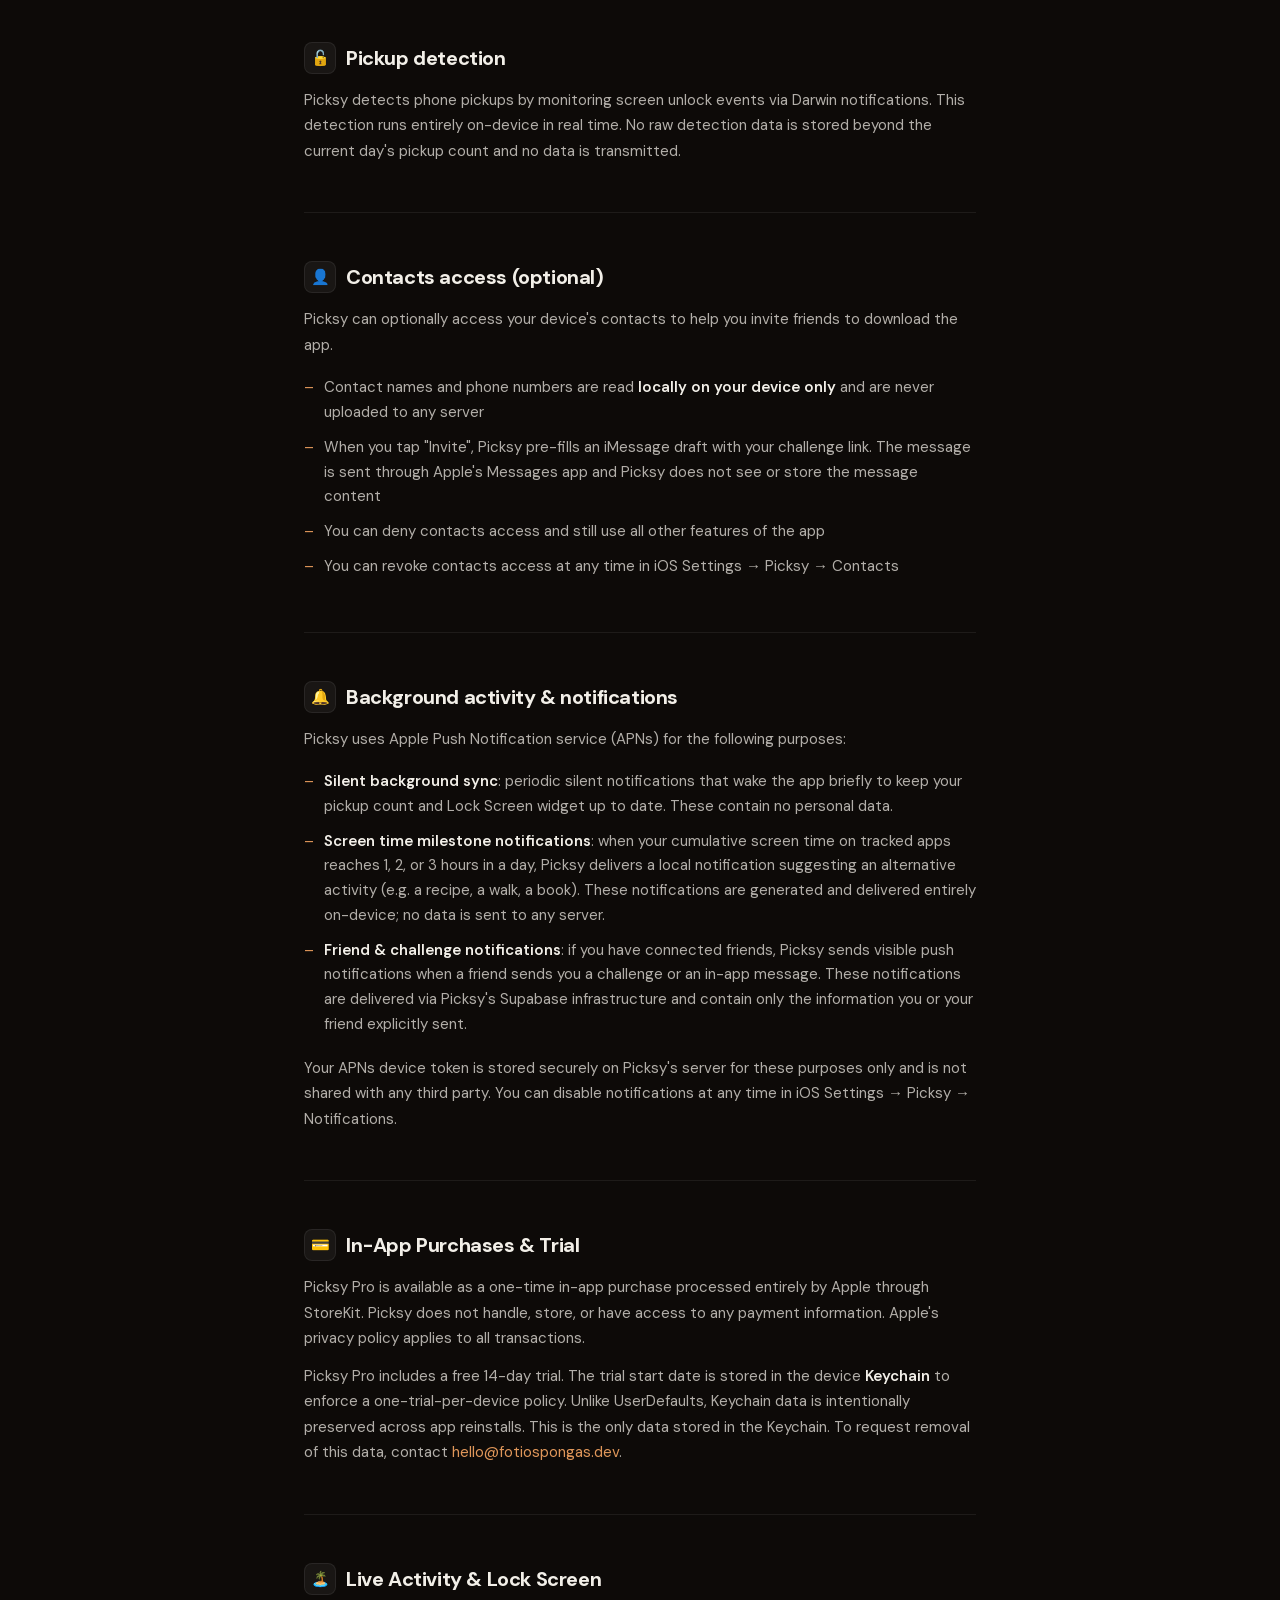
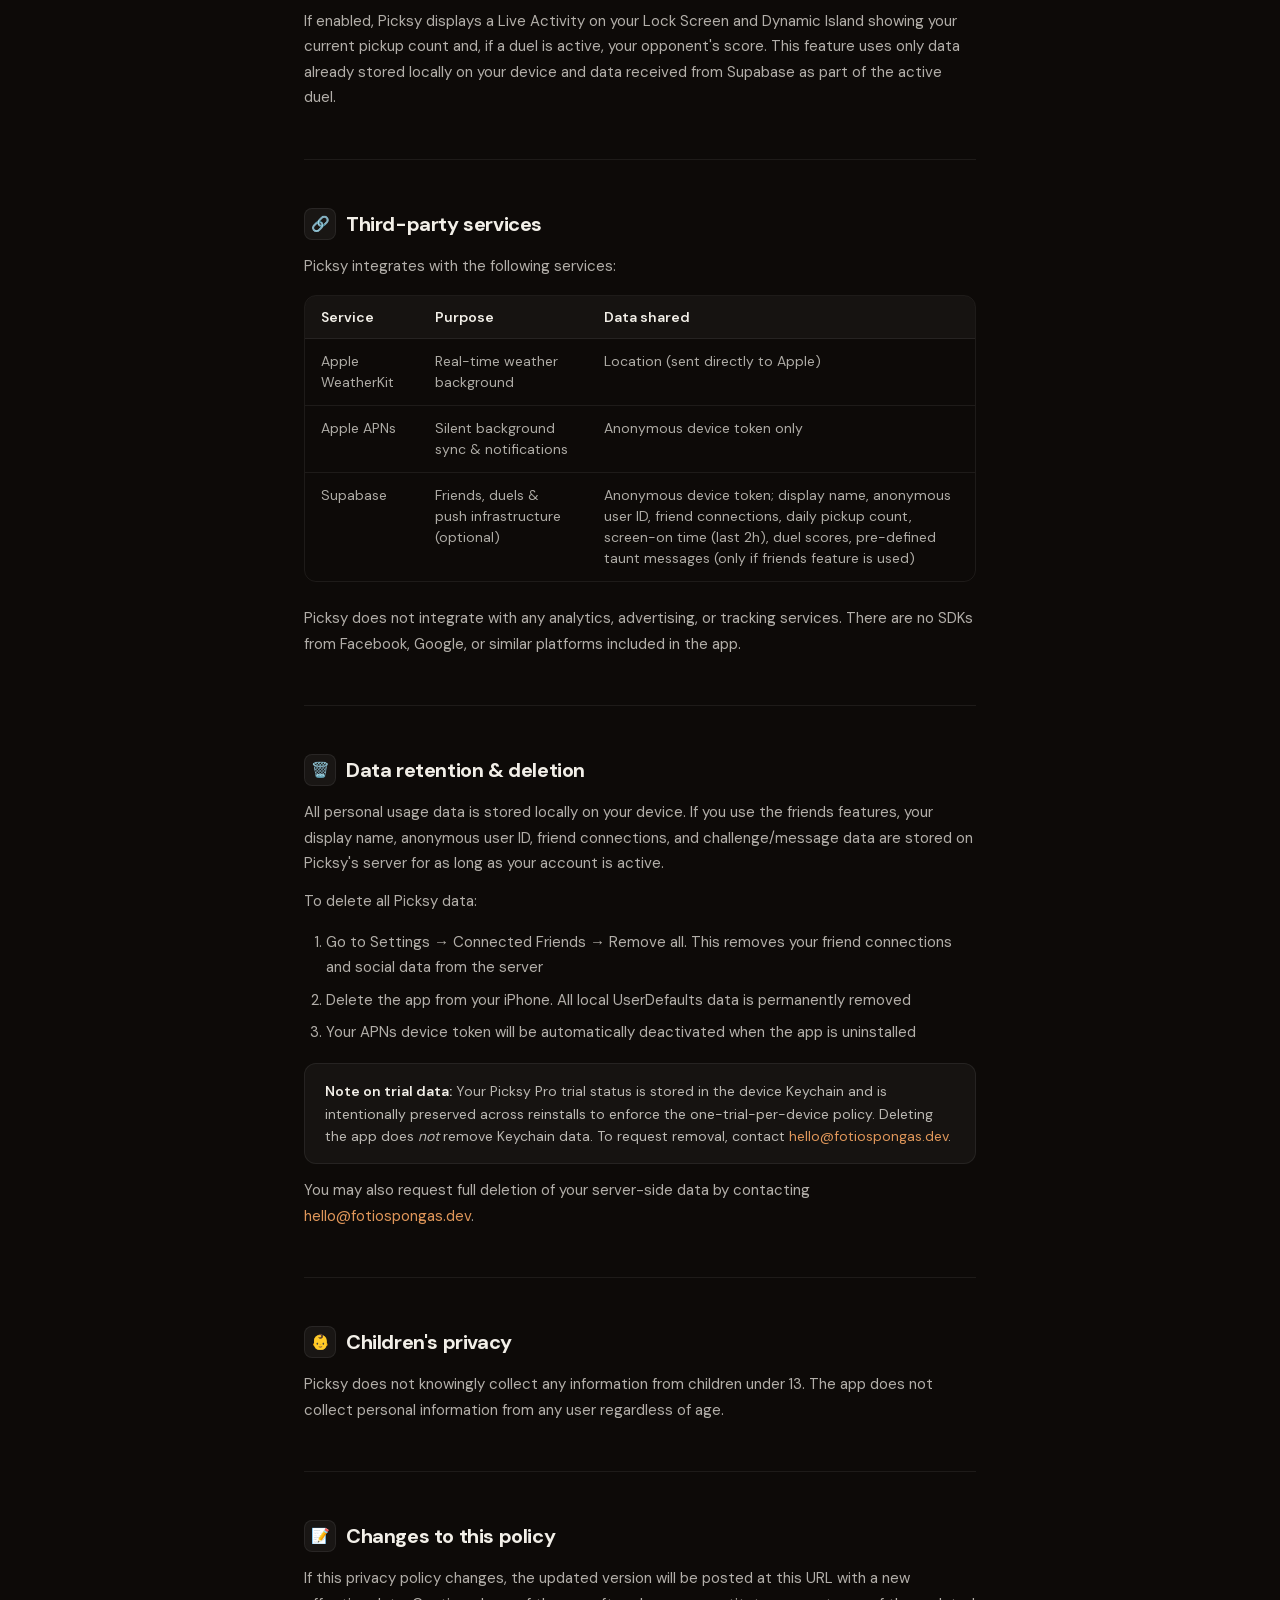
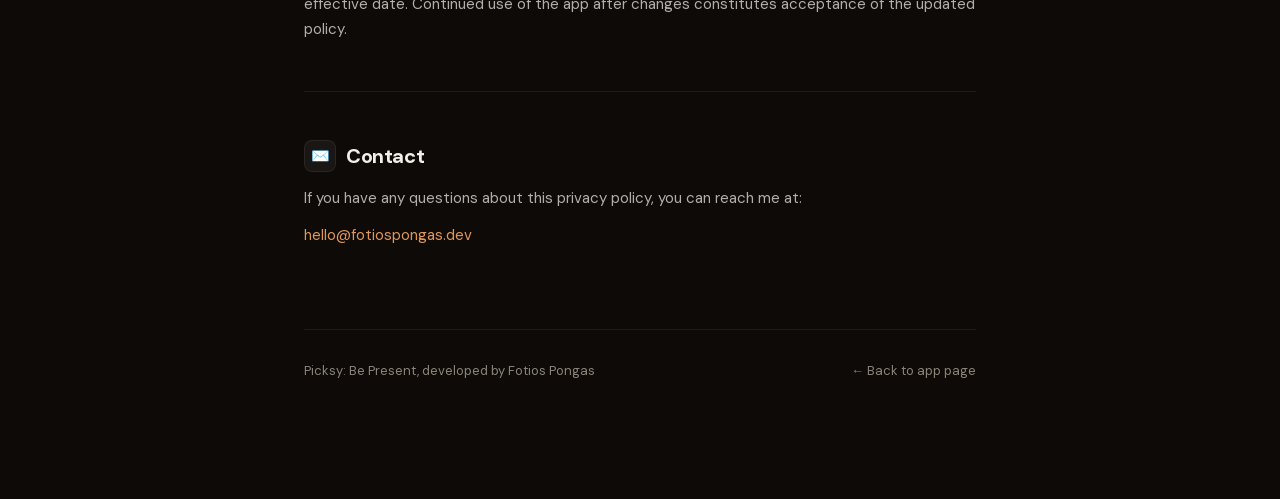
==== commit ae5e48b9: "fix: use the real app icon instead of a phone emoji The nav logo across all three pages was a 📱 emoj" ====
--- a/privacy-policy/index.html
+++ b/privacy-policy/index.html
@@ -5,6 +5,7 @@
   <meta name="viewport" content="width=device-width, initial-scale=1.0">
   <title>Privacy Policy | Picksy: Be Present</title>
   <meta name="description" content="Picksy privacy policy: what data the app collects and how it's used.">
+  <link rel="icon" href="/picksy-icon.png">
   <link href="/fonts/fonts.css" rel="stylesheet">
 
   <style>
@@ -105,12 +106,9 @@
 
     .nav-logo-icon {
       width: 32px; height: 32px;
-      background: linear-gradient(135deg, var(--copper), var(--teal));
       border-radius: 8px;
-      display: flex;
-      align-items: center;
-      justify-content: center;
-      font-size: 16px;
+      object-fit: cover;
+      flex-shrink: 0;
     }
 
     .nav-back {
@@ -347,7 +345,7 @@
   <!-- Nav -->
   <nav>
     <a href="/" class="nav-logo">
-      <div class="nav-logo-icon">📱</div>
+      <img class="nav-logo-icon" src="/picksy-icon.png" alt="Picksy app icon">
       Picksy
     </a>
     <a href="/" class="nav-back">← Back to app</a>
